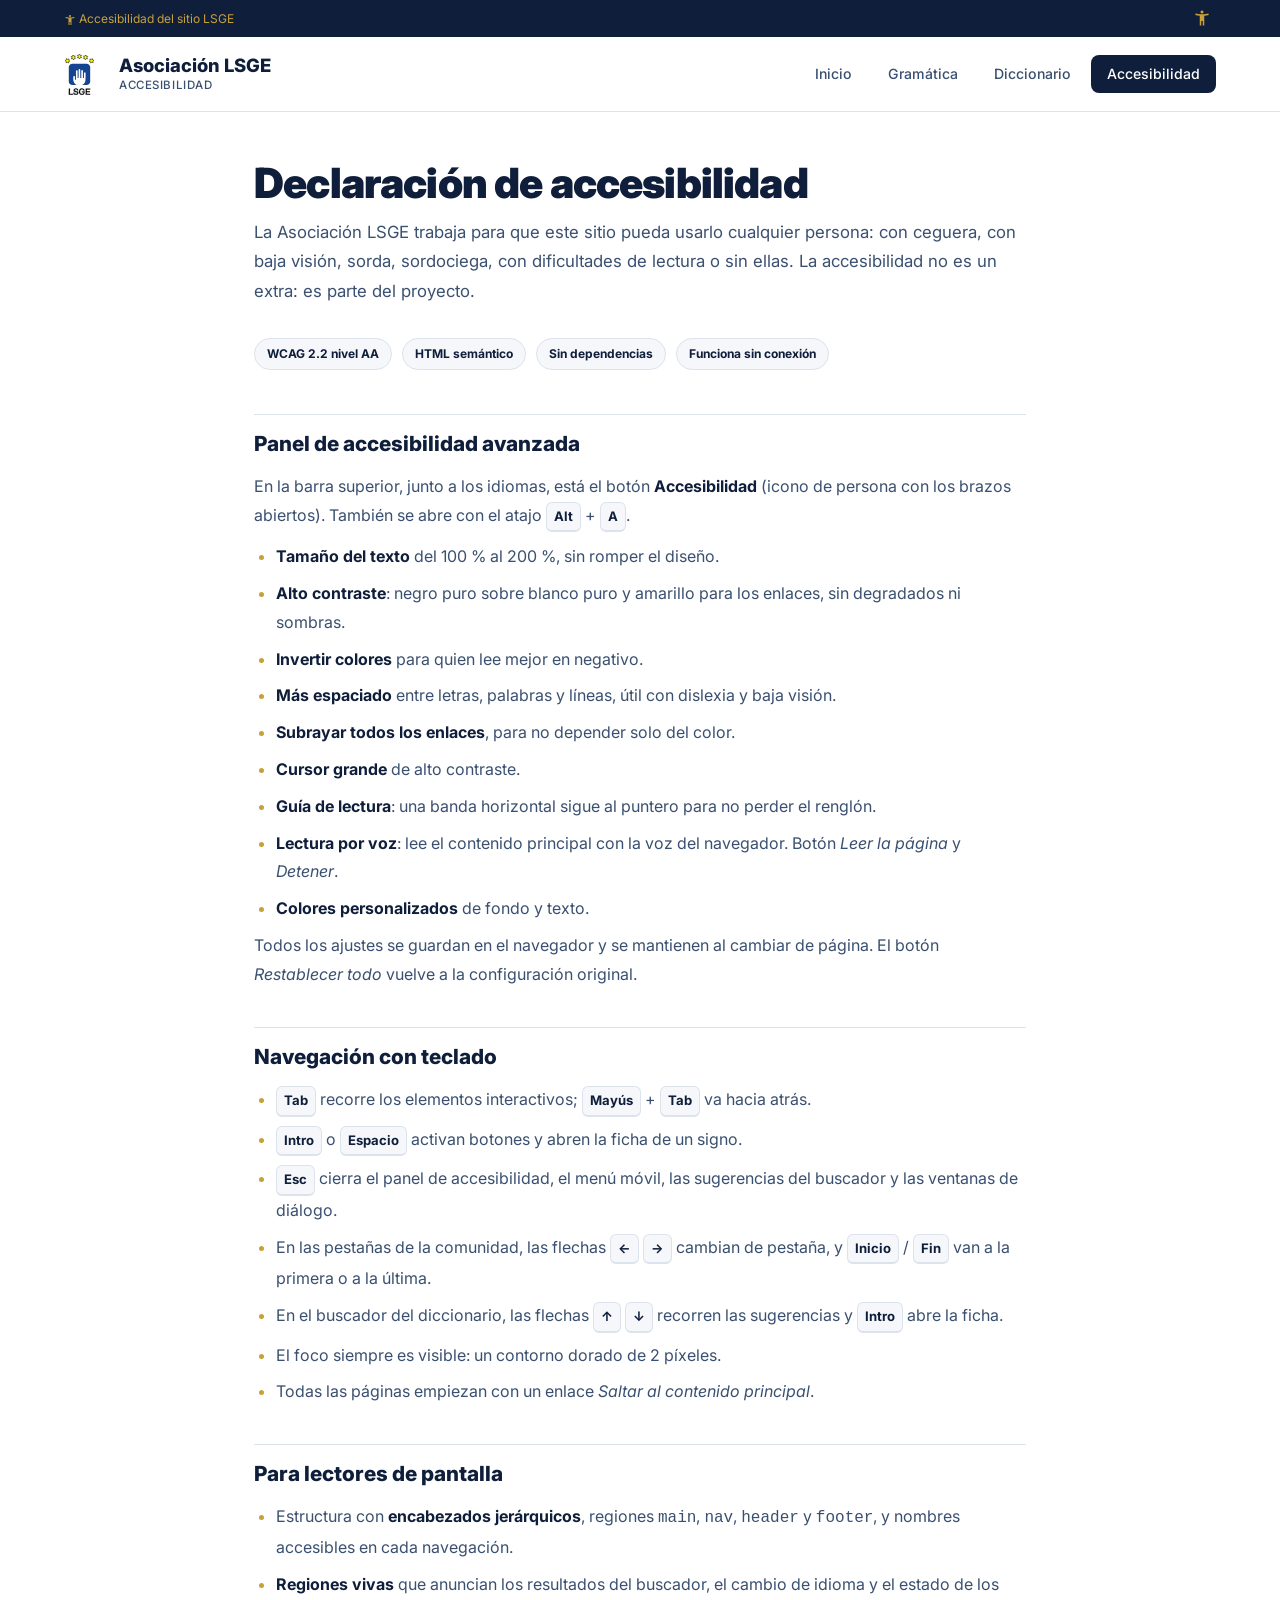
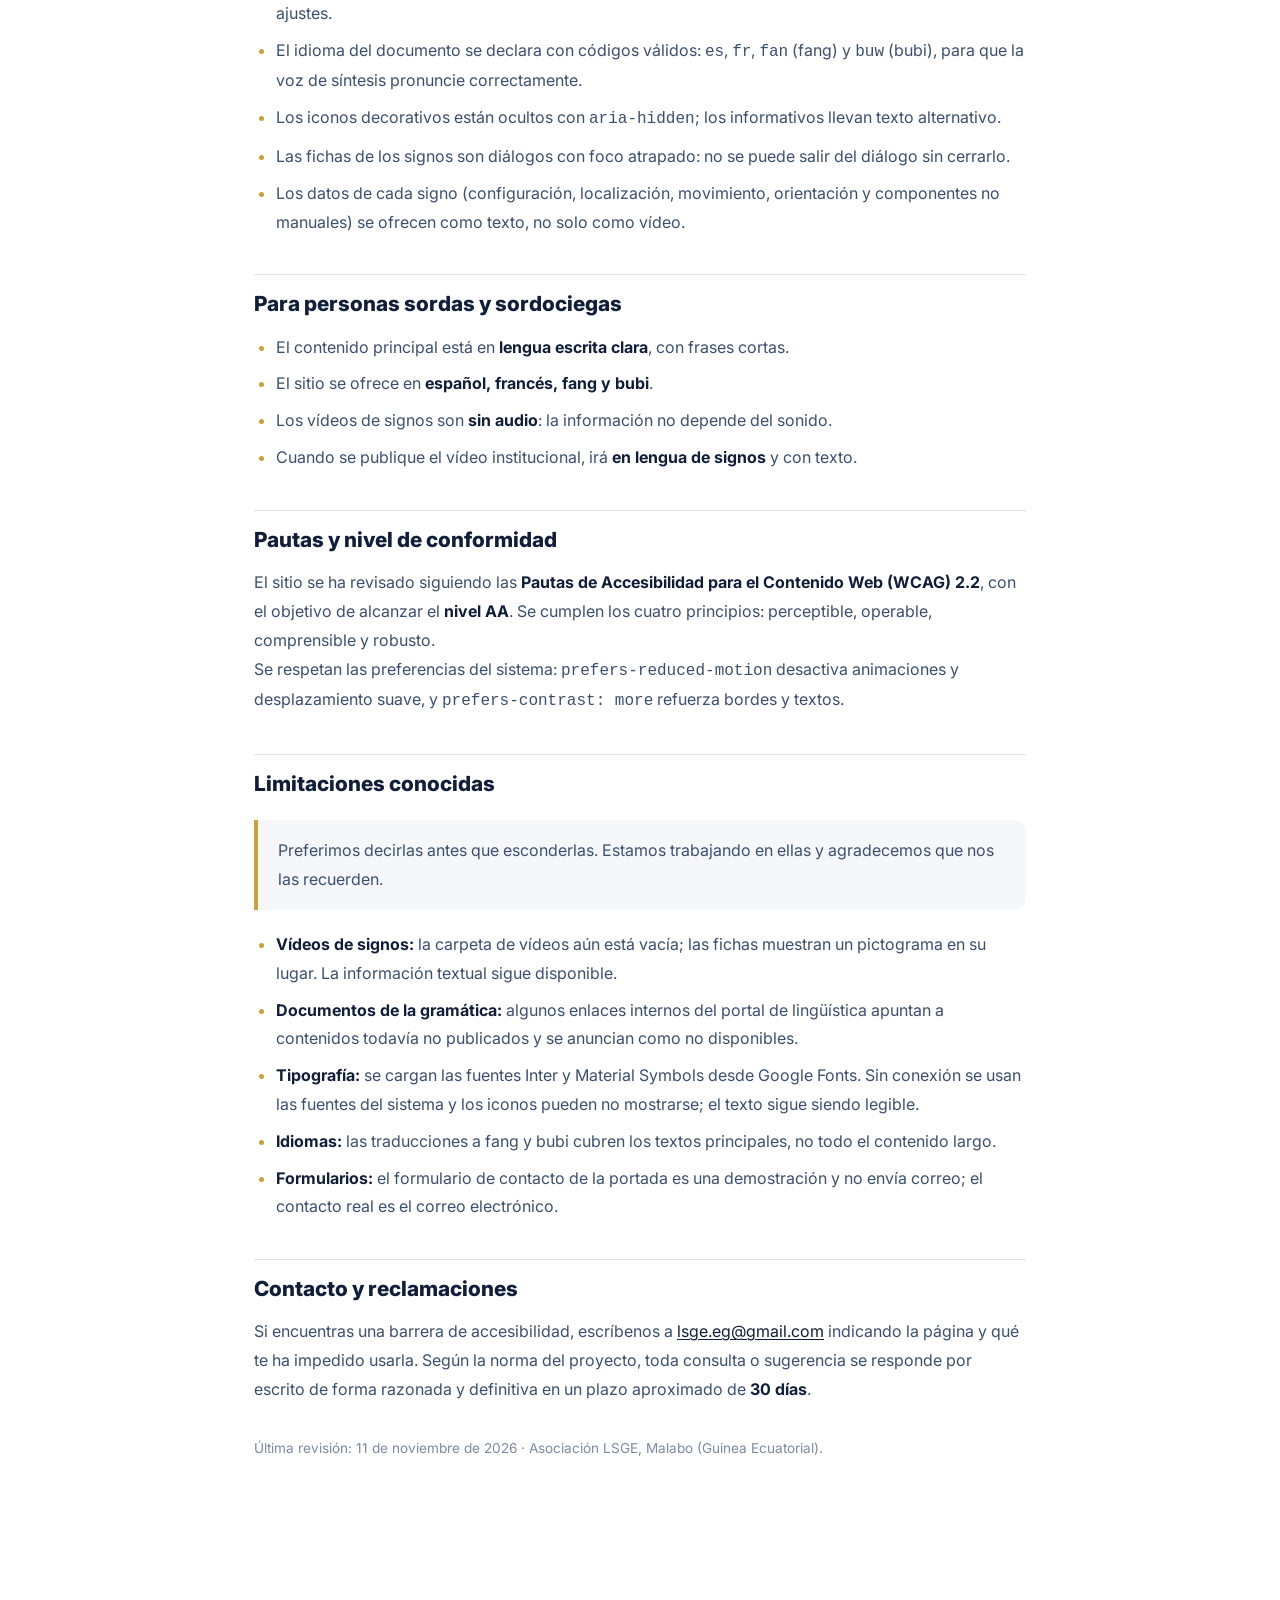
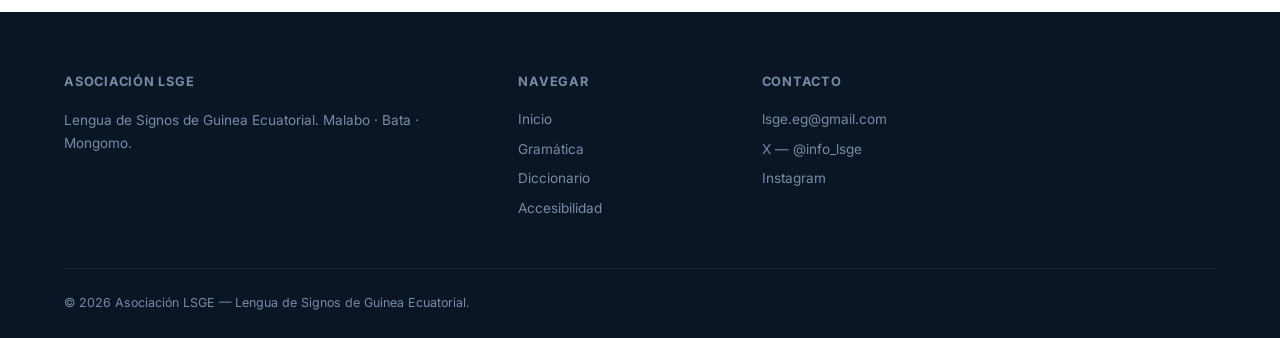
==== accesibilidad/index.html @ 67ebea2a "Accesibilidad avanzada y SEO de entidades: panel para baja visión y lectores de pantalla, declaració" ====
<!DOCTYPE html>
<html lang="es" data-theme="light">
<head>
  <meta charset="UTF-8">
  <meta name="viewport" content="width=device-width, initial-scale=1.0">
  <title>Accesibilidad — Asociación LSGE</title>
  <meta name="description" content="Declaración de accesibilidad del sitio de la Asociación LSGE: medidas para personas ciegas, con baja visión, sordas y sordociegas, nivel WCAG 2.2 AA, panel de accesibilidad avanzada y contacto para reportar barreras.">
  <meta name="robots" content="index, follow, max-image-preview:large">
  <meta name="author" content="Asociación LSGE">
  <link rel="canonical" href="https://info-lsge.github.io/web/accesibilidad/">
  <link rel="llms" type="text/plain" href="https://info-lsge.github.io/web/llms.txt">
  <meta name="geo.region" content="GQ">
  <meta name="geo.placename" content="Malabo, Bata, Mongomo">
  <meta name="geo.position" content="3.7523;8.7742">
  <meta name="ICBM" content="3.7523, 8.7742">
  <meta property="og:site_name" content="LSGE — Lengua de Signos de Guinea Ecuatorial">
  <meta property="og:title" content="Accesibilidad — Asociación LSGE">
  <meta property="og:description" content="Cómo hacemos accesible el sitio de la LSGE para personas ciegas, con baja visión, sordas y sordociegas.">
  <meta property="og:type" content="article">
  <meta property="og:url" content="https://info-lsge.github.io/web/accesibilidad/">
  <meta property="og:locale" content="es_ES">
  <meta property="og:image" content="https://info-lsge.github.io/web/img/og-image.png">
  <meta property="og:image:width" content="1200">
  <meta property="og:image:height" content="630">
  <meta name="twitter:card" content="summary_large_image">
  <meta name="twitter:title" content="Accesibilidad — Asociación LSGE">
  <meta name="twitter:image" content="https://info-lsge.github.io/web/img/og-image.png">
  <script type="application/ld+json">
  {
    "@context": "https://schema.org",
    "@type": "WebPage",
    "name": "Accesibilidad — Asociación LSGE",
    "url": "https://info-lsge.github.io/web/accesibilidad/",
    "inLanguage": "es",
    "about": { "@type": "Thing", "name": "Accesibilidad web" },
    "isPartOf": { "@type": "WebSite", "name": "Asociación LSGE", "url": "https://info-lsge.github.io/web/" },
    "publisher": {
      "@type": "NGO",
      "name": "Asociación LSGE — Lengua de Signos de Guinea Ecuatorial",
      "url": "https://info-lsge.github.io/web/",
      "logo": "https://info-lsge.github.io/web/img/logo-oficial.png"
    }
  }
  </script>
  <link rel="icon" href="../img/favicon.svg" type="image/svg+xml">
  <link rel="alternate icon" href="../img/logo-oficial.png">
  <link rel="apple-touch-icon" href="../img/logo-oficial.png">
  <meta name="theme-color" content="#0f1e3a">
  <link rel="preconnect" href="https://fonts.googleapis.com">
  <link rel="preconnect" href="https://fonts.gstatic.com" crossorigin>
  <link href="https://fonts.googleapis.com/css2?family=Inter:wght@300;400;500;600;700;800;900&display=swap" rel="stylesheet">
  <link href="https://fonts.googleapis.com/css2?family=Material+Symbols+Outlined:opsz,wght,FILL,GRAD@20..48,300..600,0..1,0&display=swap" rel="stylesheet">
  <link rel="stylesheet" href="../css/style.css">
  <link rel="stylesheet" href="../css/subpage.css">
  <style>
    .doc{max-width:820px;margin:0 auto;padding:48px 24px 72px}
    .doc h1{font-size:clamp(1.9rem,4vw,2.6rem);font-weight:900;letter-spacing:-.02em;color:var(--text);margin-bottom:10px;line-height:1.15}
    .doc .lead{font-size:1.05rem;color:var(--text-secondary);line-height:1.75;margin-bottom:32px}
    .doc h2{font-size:1.3rem;font-weight:800;color:var(--text);margin:38px 0 12px;padding-top:12px;border-top:1px solid var(--border)}
    .doc h3{font-size:1.02rem;font-weight:700;color:var(--text);margin:22px 0 8px}
    .doc p,.doc li{color:var(--text-secondary);line-height:1.8}
    .doc ul{padding-left:22px;margin:10px 0 0}
    .doc li{margin-bottom:8px}
    .doc li::marker{color:var(--gold)}
    .doc strong{color:var(--text)}
    .doc a{color:var(--blue);text-decoration:underline;text-underline-offset:2px}
    .doc kbd{display:inline-block;padding:2px 7px;border:1px solid var(--border);border-bottom-width:2px;border-radius:6px;background:var(--bg-alt);color:var(--text);font-family:inherit;font-size:.82em;font-weight:700}
    .doc .badge{display:inline-block;background:var(--bg-alt);border:1px solid var(--border);color:var(--text);border-radius:100px;padding:4px 12px;font-size:.75rem;font-weight:700;margin:0 6px 6px 0}
    .doc .callout{background:var(--bg-alt);border-left:4px solid var(--gold);border-radius:0 12px 12px 0;padding:16px 20px;margin:20px 0}
    .doc .callout p{margin:0}
  </style>
</head>
<body class="subpage" id="app">
  <a href="#main" class="skip-link">Saltar al contenido principal</a>

  <div class="topbar">
    <div class="container topbar__inner">
      <span><span class="material-symbols-outlined" aria-hidden="true" style="font-size:1em;vertical-align:-3px">accessibility_new</span> Accesibilidad del sitio LSGE</span>
      <div class="topbar__tools">
        <div id="a11yMount"></div>
      </div>
    </div>
  </div>

  <header class="site-header">
    <div class="container site-header__inner">
      <a href="../" class="site-header__logo" aria-label="Asociación LSGE — inicio">
        <img src="../img/logo-oficial.svg" alt="" style="height:42px;width:auto;margin-right:12px" onerror="this.src='../img/logo-oficial.png'">
        <div><strong>Asociación LSGE</strong><small>Accesibilidad</small></div>
      </a>
      <nav class="site-nav" aria-label="Navegación principal">
        <a href="../">Inicio</a>
        <a href="../linguistica/">Gramática</a>
        <a href="../diccionario/">Diccionario</a>
        <a href="../accesibilidad/" class="active" aria-current="page">Accesibilidad</a>
      </nav>
    </div>
  </header>

  <main id="main">
    <article class="doc">
      <h1>Declaración de accesibilidad</h1>
      <p class="lead">
        La Asociación LSGE trabaja para que este sitio pueda usarlo cualquier persona:
        con ceguera, con baja visión, sorda, sordociega, con dificultades de lectura o
        sin ellas. La accesibilidad no es un extra: es parte del proyecto.
      </p>

      <p>
        <span class="badge">WCAG 2.2 nivel AA</span>
        <span class="badge">HTML semántico</span>
        <span class="badge">Sin dependencias</span>
        <span class="badge">Funciona sin conexión</span>
      </p>

      <h2>Panel de accesibilidad avanzada</h2>
      <p>
        En la barra superior, junto a los idiomas, está el botón
        <strong>Accesibilidad</strong> (icono de persona con los brazos abiertos).
        También se abre con el atajo <kbd>Alt</kbd> + <kbd>A</kbd>.
      </p>
      <ul>
        <li><strong>Tamaño del texto</strong> del 100 % al 200 %, sin romper el diseño.</li>
        <li><strong>Alto contraste</strong>: negro puro sobre blanco puro y amarillo para los enlaces, sin degradados ni sombras.</li>
        <li><strong>Invertir colores</strong> para quien lee mejor en negativo.</li>
        <li><strong>Más espaciado</strong> entre letras, palabras y líneas, útil con dislexia y baja visión.</li>
        <li><strong>Subrayar todos los enlaces</strong>, para no depender solo del color.</li>
        <li><strong>Cursor grande</strong> de alto contraste.</li>
        <li><strong>Guía de lectura</strong>: una banda horizontal sigue al puntero para no perder el renglón.</li>
        <li><strong>Lectura por voz</strong>: lee el contenido principal con la voz del navegador. Botón <em>Leer la página</em> y <em>Detener</em>.</li>
        <li><strong>Colores personalizados</strong> de fondo y texto.</li>
      </ul>
      <p>
        Todos los ajustes se guardan en el navegador y se mantienen al cambiar de página.
        El botón <em>Restablecer todo</em> vuelve a la configuración original.
      </p>

      <h2>Navegación con teclado</h2>
      <ul>
        <li><kbd>Tab</kbd> recorre los elementos interactivos; <kbd>Mayús</kbd> + <kbd>Tab</kbd> va hacia atrás.</li>
        <li><kbd>Intro</kbd> o <kbd>Espacio</kbd> activan botones y abren la ficha de un signo.</li>
        <li><kbd>Esc</kbd> cierra el panel de accesibilidad, el menú móvil, las sugerencias del buscador y las ventanas de diálogo.</li>
        <li>En las pestañas de la comunidad, las flechas <kbd>←</kbd> <kbd>→</kbd> cambian de pestaña, y <kbd>Inicio</kbd> / <kbd>Fin</kbd> van a la primera o a la última.</li>
        <li>En el buscador del diccionario, las flechas <kbd>↑</kbd> <kbd>↓</kbd> recorren las sugerencias y <kbd>Intro</kbd> abre la ficha.</li>
        <li>El foco siempre es visible: un contorno dorado de 2 píxeles.</li>
        <li>Todas las páginas empiezan con un enlace <em>Saltar al contenido principal</em>.</li>
      </ul>

      <h2>Para lectores de pantalla</h2>
      <ul>
        <li>Estructura con <strong>encabezados jerárquicos</strong>, regiones <code>main</code>, <code>nav</code>, <code>header</code> y <code>footer</code>, y nombres accesibles en cada navegación.</li>
        <li><strong>Regiones vivas</strong> que anuncian los resultados del buscador, el cambio de idioma y el estado de los ajustes.</li>
        <li>El idioma del documento se declara con códigos válidos: <code>es</code>, <code>fr</code>, <code>fan</code> (fang) y <code>buw</code> (bubi), para que la voz de síntesis pronuncie correctamente.</li>
        <li>Los iconos decorativos están ocultos con <code>aria-hidden</code>; los informativos llevan texto alternativo.</li>
        <li>Las fichas de los signos son diálogos con foco atrapado: no se puede salir del diálogo sin cerrarlo.</li>
        <li>Los datos de cada signo (configuración, localización, movimiento, orientación y componentes no manuales) se ofrecen como texto, no solo como vídeo.</li>
      </ul>

      <h2>Para personas sordas y sordociegas</h2>
      <ul>
        <li>El contenido principal está en <strong>lengua escrita clara</strong>, con frases cortas.</li>
        <li>El sitio se ofrece en <strong>español, francés, fang y bubi</strong>.</li>
        <li>Los vídeos de signos son <strong>sin audio</strong>: la información no depende del sonido.</li>
        <li>Cuando se publique el vídeo institucional, irá <strong>en lengua de signos</strong> y con texto.</li>
      </ul>

      <h2>Pautas y nivel de conformidad</h2>
      <p>
        El sitio se ha revisado siguiendo las <strong>Pautas de Accesibilidad para el
        Contenido Web (WCAG) 2.2</strong>, con el objetivo de alcanzar el
        <strong>nivel AA</strong>. Se cumplen los cuatro principios: perceptible,
        operable, comprensible y robusto.
      </p>
      <p>
        Se respetan las preferencias del sistema: <code>prefers-reduced-motion</code>
        desactiva animaciones y desplazamiento suave, y <code>prefers-contrast: more</code>
        refuerza bordes y textos.
      </p>

      <h2>Limitaciones conocidas</h2>
      <div class="callout">
        <p>
          Preferimos decirlas antes que esconderlas. Estamos trabajando en ellas y
          agradecemos que nos las recuerden.
        </p>
      </div>
      <ul>
        <li><strong>Vídeos de signos:</strong> la carpeta de vídeos aún está vacía; las fichas muestran un pictograma en su lugar. La información textual sigue disponible.</li>
        <li><strong>Documentos de la gramática:</strong> algunos enlaces internos del portal de lingüística apuntan a contenidos todavía no publicados y se anuncian como no disponibles.</li>
        <li><strong>Tipografía:</strong> se cargan las fuentes Inter y Material Symbols desde Google Fonts. Sin conexión se usan las fuentes del sistema y los iconos pueden no mostrarse; el texto sigue siendo legible.</li>
        <li><strong>Idiomas:</strong> las traducciones a fang y bubi cubren los textos principales, no todo el contenido largo.</li>
        <li><strong>Formularios:</strong> el formulario de contacto de la portada es una demostración y no envía correo; el contacto real es el correo electrónico.</li>
      </ul>

      <h2>Contacto y reclamaciones</h2>
      <p>
        Si encuentras una barrera de accesibilidad, escríbenos a
        <a href="mailto:lsge.eg@gmail.com">lsge.eg@gmail.com</a> indicando la página y
        qué te ha impedido usarla. Según la norma del proyecto, toda consulta o
        sugerencia se responde por escrito de forma razonada y definitiva en un plazo
        aproximado de <strong>30 días</strong>.
      </p>

      <p style="margin-top:32px;font-size:.85rem;color:var(--text-muted)">
        Última revisión: 11 de noviembre de 2026 · Asociación LSGE, Malabo (Guinea Ecuatorial).
      </p>
    </article>
  </main>

  <footer class="site-footer">
    <div class="container">
      <div class="site-footer__grid">
        <div>
          <h4>Asociación LSGE</h4>
          <p style="font-size:.85rem;color:var(--footer-muted);line-height:1.7">Lengua de Signos de Guinea Ecuatorial. Malabo · Bata · Mongomo.</p>
        </div>
        <div>
          <h4>Navegar</h4>
          <a href="../">Inicio</a>
          <a href="../linguistica/">Gramática</a>
          <a href="../diccionario/">Diccionario</a>
          <a href="../accesibilidad/">Accesibilidad</a>
        </div>
        <div>
          <h4>Contacto</h4>
          <a href="mailto:lsge.eg@gmail.com">lsge.eg@gmail.com</a>
          <a href="https://x.com/info_lsge" rel="me noopener">X — @info_lsge</a>
          <a href="https://www.instagram.com/lsge.info/" rel="me noopener">Instagram</a>
        </div>
      </div>
      <div style="border-top:1px solid rgba(255,255,255,.08);margin-top:40px;padding-top:24px">
        <p style="font-size:.78rem;color:var(--footer-muted)">&copy; 2026 Asociación LSGE — Lengua de Signos de Guinea Ecuatorial.</p>
      </div>
    </div>
  </footer>

  <script src="../js/a11y-menu.js"></script>
</body>
</html>
---- css/style.css ----
/* === RESET & BASE === */
*,*::before,*::after{box-sizing:border-box;margin:0;padding:0}
html{scroll-behavior:smooth;font-size:16px;-webkit-font-smoothing:antialiased}
body{font-family:'Inter',-apple-system,BlinkMacSystemFont,'Segoe UI',Roboto,sans-serif;line-height:1.6;overflow-x:hidden;transition:background .3s,color .3s}
img{max-width:100%;display:block}
a{text-decoration:none;color:inherit}

/* === GOOGLE MATERIAL SYMBOLS (icon font) === */
.material-symbols-outlined{
  font-family:'Material Symbols Outlined';
  font-weight:normal;font-style:normal;
  display:inline-block;line-height:1;
  white-space:nowrap;word-wrap:normal;direction:ltr;
  -webkit-font-smoothing:antialiased;
  vertical-align:middle;
  font-variation-settings:'FILL' 0,'wght' 400,'GRAD' 0,'opsz' 24;
}

.sr-only{position:absolute;width:1px;height:1px;padding:0;margin:-1px;overflow:hidden;clip:rect(0,0,0,0);white-space:nowrap;border:0}

/* === ACCESSIBILITY: SKIP LINK & FOCUS === */
.skip-link{position:fixed;top:-100px;left:16px;z-index:2000;background:var(--navy);color:#fff;padding:12px 20px;border-radius:8px;font-weight:600;font-size:.9rem;transition:top .2s}
.skip-link:focus{top:16px}
:focus-visible{outline:2px solid var(--gold);outline-offset:2px}

@media (prefers-reduced-motion:reduce){
  *,*::before,*::after{animation-duration:.001ms!important;animation-iteration-count:1!important;transition-duration:.001ms!important;scroll-behavior:auto!important}
}

/* === THEMES === */
[data-theme="light"]{
  --bg:#fff;--bg-alt:#f5f7fa;--bg-card:#fff;--bg-elevated:#fff;
  --text:#0f1e3a;--text-secondary:#3a5070;--text-muted:#7b8ba3;
  --border:#dce3ed;--border-hover:#1a3356;
  --navy:#0f1e3a;--navy-light:#1a3356;--navy-dark:#0a1526;
  --gold:#c8a13b;--gold-light:#f5eeda;--gold-bright:#dab655;
  --blue:#0f1e3a;--blue-light:#e8edf4;--blue-dark:#0a1526;
  --teal:#1a3d54;--teal-light:#e3ebf2;
  --indigo:#162744;--indigo-light:#e9edf3;
  --nav-bg:rgba(255,255,255,.94);--nav-shadow:0 1px 3px rgba(15,30,58,.06);
  --hero-bg:linear-gradient(135deg,#f5f7fa 0%,#e8edf4 50%,#f5eeda 100%);
  --card-shadow:0 1px 2px rgba(15,30,58,.05),0 4px 12px rgba(15,30,58,.08);
  --card-shadow-lg:0 4px 6px rgba(15,30,58,.04),0 12px 32px rgba(15,30,58,.1);
  --input-bg:#fff;--input-border:#dce3ed;
  --toolbar-bg:#0f1e3a;--toolbar-text:#c8a13b;
  --footer-bg:#0a1526;--footer-text:#fff;--footer-muted:#7b8ba3;
  --impact-bg:linear-gradient(135deg,#0f1e3a 0%,#162744 100%);
  --tab-bg:#e8edf4;--tab-active:#0f1e3a;--tab-text:#3a5070;
}

[data-theme="dark"]{
  --bg:#0d1117;--bg-alt:#161b22;--bg-card:#21262d;--bg-elevated:#30363d;
  --text:#e6edf3;--text-secondary:#8b949e;--text-muted:#484f58;
  --border:#30363d;--border-hover:#58a6ff;
  --blue:#58a6ff;--blue-light:rgba(88,166,255,.12);--blue-dark:#1f6feb;
  --teal:#3fb950;--teal-light:rgba(63,185,80,.12);
  --indigo:#a5d6ff;--indigo-light:rgba(165,214,255,.12);
  --nav-bg:rgba(13,17,23,.92);--nav-shadow:0 1px 3px rgba(0,0,0,.3);
  --hero-bg:linear-gradient(135deg,#0d1117 0%,#161b22 50%,#1a2332 100%);
  --card-shadow:0 1px 2px rgba(0,0,0,.2),0 4px 12px rgba(0,0,0,.3);
  --card-shadow-lg:0 4px 6px rgba(0,0,0,.3),0 12px 32px rgba(0,0,0,.4);
  --input-bg:#0d1117;--input-border:#30363d;
  --toolbar-bg:#161b22;--toolbar-text:#8b949e;
  --footer-bg:#0d1117;--footer-text:#e6edf3;--footer-muted:#484f58;
  --impact-bg:linear-gradient(135deg,#1f6feb 0%,#1a2332 100%);
  --tab-bg:#21262d;--tab-active:#58a6ff;--tab-text:#8b949e;
}

[data-theme="blue"]{
  --bg:#f0f6ff;--bg-alt:#e3edf9;--bg-card:#fff;--bg-elevated:#fff;
  --text:#0a2a4a;--text-secondary:#2d5a8e;--text-muted:#6b8db5;
  --border:#c5d8ed;--border-hover:#0a67c7;
  --blue:#0a67c7;--blue-light:#dceeff;--blue-dark:#084a91;
  --teal:#06706a;--teal-light:#daf5f3;
  --indigo:#1e40af;--indigo-light:#e0e7ff;
  --nav-bg:rgba(240,246,255,.94);--nav-shadow:0 1px 3px rgba(10,42,74,.08);
  --hero-bg:linear-gradient(135deg,#f0f6ff 0%,#dceeff 50%,#daf5f3 100%);
  --card-shadow:0 1px 2px rgba(10,42,74,.06),0 4px 12px rgba(10,42,74,.1);
  --card-shadow-lg:0 4px 6px rgba(10,42,74,.05),0 12px 32px rgba(10,42,74,.12);
  --input-bg:#fff;--input-border:#c5d8ed;
  --toolbar-bg:#e3edf9;--toolbar-text:#2d5a8e;
  --footer-bg:#0a2a4a;--footer-text:#fff;--footer-muted:#6b8db5;
  --impact-bg:linear-gradient(135deg,#0a67c7 0%,#1e40af 100%);
  --tab-bg:#e3edf9;--tab-active:#0a67c7;--tab-text:#2d5a8e;
}

[data-theme="custom"]{
  --bg:var(--custom-bg,#fff);--text:var(--custom-text,#0f1e3a);
  --bg-alt:color-mix(in srgb,var(--bg) 92%,var(--text) 8%);
  --bg-card:color-mix(in srgb,var(--bg) 97%,var(--text) 3%);--bg-elevated:var(--bg-card);
  --text-secondary:color-mix(in srgb,var(--text) 78%,var(--bg) 22%);
  --text-muted:color-mix(in srgb,var(--text) 55%,var(--bg) 45%);
  --border:color-mix(in srgb,var(--bg) 80%,var(--text) 20%);--border-hover:var(--text);
  --navy:var(--text);--navy-light:color-mix(in srgb,var(--text) 85%,var(--bg) 15%);--navy-dark:var(--text);
  --gold:#c8a13b;--gold-light:color-mix(in srgb,var(--gold) 25%,var(--bg) 75%);--gold-bright:#dab655;
  --blue:var(--text);--blue-light:color-mix(in srgb,var(--bg) 88%,var(--text) 12%);--blue-dark:var(--text);
  --teal:var(--text);--teal-light:color-mix(in srgb,var(--bg) 88%,var(--text) 12%);
  --indigo:var(--text);--indigo-light:color-mix(in srgb,var(--bg) 88%,var(--text) 12%);
  --nav-bg:color-mix(in srgb,var(--bg) 94%,transparent);--nav-shadow:0 1px 3px rgba(0,0,0,.1);
  --hero-bg:var(--bg-alt);
  --card-shadow:0 1px 2px rgba(0,0,0,.08),0 4px 12px rgba(0,0,0,.1);
  --card-shadow-lg:0 4px 6px rgba(0,0,0,.08),0 12px 32px rgba(0,0,0,.14);
  --input-bg:var(--bg);--input-border:var(--border);
  --toolbar-bg:var(--bg-alt);--toolbar-text:var(--text);
  --footer-bg:color-mix(in srgb,var(--text) 92%,var(--bg) 8%);--footer-text:var(--bg);--footer-muted:color-mix(in srgb,var(--bg) 55%,var(--text) 45%);
  --impact-bg:var(--navy-light);
  --tab-bg:var(--bg-alt);--tab-active:var(--text);--tab-text:var(--text-secondary);
}

[data-theme="gray"]{
  --bg:#f5f5f5;--bg-alt:#eee;--bg-card:#fff;--bg-elevated:#fff;
  --text:#262626;--text-secondary:#595959;--text-muted:#999;
  --border:#d9d9d9;--border-hover:#434343;
  --blue:#434343;--blue-light:#e8e8e8;--blue-dark:#262626;
  --teal:#595959;--teal-light:#e8e8e8;
  --indigo:#434343;--indigo-light:#eee;
  --nav-bg:rgba(245,245,245,.94);--nav-shadow:0 1px 3px rgba(0,0,0,.04);
  --hero-bg:linear-gradient(135deg,#f5f5f5 0%,#eee 50%,#e8e8e8 100%);
  --card-shadow:0 1px 2px rgba(0,0,0,.04),0 4px 12px rgba(0,0,0,.06);
  --card-shadow-lg:0 4px 6px rgba(0,0,0,.03),0 12px 32px rgba(0,0,0,.08);
  --input-bg:#fff;--input-border:#d9d9d9;
  --toolbar-bg:#eee;--toolbar-text:#595959;
  --footer-bg:#262626;--footer-text:#fff;--footer-muted:#999;
  --impact-bg:linear-gradient(135deg,#434343 0%,#262626 100%);
  --tab-bg:#eee;--tab-active:#434343;--tab-text:#595959;
}

/* === TOOLBAR === */
.toolbar{background:var(--toolbar-bg);backdrop-filter:blur(10px);-webkit-backdrop-filter:blur(10px);border-bottom:1px solid var(--border);font-size:.8rem;position:fixed;top:0;left:0;right:0;z-index:1001;transition:background .3s}
.toolbar__inner{display:flex;justify-content:space-between;align-items:center;padding:6px 24px}
.toolbar__right{display:flex;align-items:center;gap:10px}
.toolbar__brand{display:flex;align-items:center;gap:6px;font-size:.72rem;font-weight:600;color:var(--gold);text-decoration:none}
.toolbar__logo{height:18px;width:auto}
.toolbar__lang,.toolbar__theme{display:flex;gap:2px}
.lang-btn{background:none;border:1px solid transparent;padding:5px 10px;border-radius:6px;cursor:pointer;font-size:.75rem;font-weight:600;color:var(--toolbar-text);transition:all .2s;font-family:'Inter',sans-serif}
.lang-btn:hover{background:var(--bg-card);border-color:var(--border)}
.lang-btn.active{background:var(--blue);color:#fff;border-color:var(--blue)}

/* === ACCESSIBILITY WIDGET (baja visión, ceguera, lectura) === */
.a11y-widget{position:relative;display:inline-flex}
.a11y-toggle{display:flex;align-items:center;justify-content:center;width:28px;height:28px;background:none;border:1px solid transparent;border-radius:6px;color:var(--toolbar-text);cursor:pointer;transition:all .2s}
.a11y-toggle .material-symbols-outlined{font-size:18px}
.a11y-toggle:hover,.a11y-toggle[aria-expanded="true"]{background:var(--bg-card);border-color:var(--border)}
.a11y-panel{position:absolute;top:calc(100% + 8px);right:0;width:290px;max-height:min(78vh,640px);overflow-y:auto;background:var(--bg-card);border:1px solid var(--border);border-radius:14px;box-shadow:0 12px 40px rgba(0,0,0,.28);padding:18px;z-index:1300;display:flex;flex-direction:column;gap:14px}
.a11y-panel[hidden]{display:none}
.a11y-panel__head{display:flex;align-items:center;justify-content:space-between}
.a11y-panel__title{font-size:.95rem;font-weight:800;color:var(--text);letter-spacing:-.01em}
.a11y-panel__close{display:flex;align-items:center;justify-content:center;width:28px;height:28px;background:none;border:1px solid var(--border);border-radius:8px;color:var(--text-secondary);cursor:pointer}
.a11y-panel__close:hover{color:var(--gold);border-color:var(--gold)}
.a11y-panel__close .material-symbols-outlined{font-size:16px}
.a11y-panel__hint{font-size:.72rem;line-height:1.45;color:var(--text-muted);margin-top:-6px}
.a11y-group{border:0;border-top:1px solid var(--border);padding-top:12px;display:flex;flex-direction:column;gap:9px}
.a11y-group legend{font-size:.7rem;font-weight:700;letter-spacing:.08em;text-transform:uppercase;color:var(--text-muted);padding:0 4px}
.a11y-range{display:flex;justify-content:space-between;align-items:baseline;font-size:.78rem;font-weight:600;color:var(--text);cursor:pointer}
.a11y-range output{font-variant-numeric:tabular-nums;color:var(--gold)}
.a11y-panel input[type="range"]{width:100%;accent-color:var(--gold);cursor:pointer}
.a11y-switch{display:flex;align-items:center;gap:9px;font-size:.79rem;color:var(--text);cursor:pointer;line-height:1.35}
.a11y-switch input{width:17px;height:17px;accent-color:var(--gold);flex:0 0 auto;cursor:pointer}
.a11y-btn{display:inline-flex;align-items:center;justify-content:center;gap:6px;width:100%;padding:8px 10px;background:var(--bg);border:1px solid var(--border);border-radius:9px;font-size:.78rem;font-weight:600;color:var(--text);cursor:pointer;font-family:inherit;transition:all .2s}
.a11y-btn:hover{border-color:var(--gold);color:var(--gold)}
.a11y-btn[aria-pressed="true"]{background:var(--gold);border-color:var(--gold);color:#1a1300}
.a11y-btn--primary{background:var(--blue);border-color:var(--blue);color:#fff}
.a11y-btn--primary:hover{background:var(--blue-dark,#0b2f5c);color:#fff}
.a11y-btn .material-symbols-outlined{font-size:17px}
.a11y-colors{display:grid;grid-template-columns:1fr auto;align-items:center;gap:8px 10px;font-size:.78rem;color:var(--text)}
.a11y-colors input[type="color"]{width:52px;height:32px;border:1px solid var(--border);border-radius:8px;padding:2px;cursor:pointer;background:var(--bg)}
.a11y-panel__reset{display:inline-flex;align-items:center;justify-content:center;gap:6px;background:none;border:1px solid var(--border);border-radius:100px;padding:7px 16px;font-size:.78rem;font-weight:600;color:var(--text-secondary);cursor:pointer;font-family:inherit;transition:all .2s}
.a11y-panel__reset:hover{border-color:var(--gold);color:var(--gold)}
.a11y-panel__reset .material-symbols-outlined{font-size:16px}
.a11y-panel__link{font-size:.75rem;font-weight:600;color:var(--blue);text-align:center;text-decoration:underline}

/* === MODOS DE ACCESIBILIDAD === */
/* Alto contraste: negro puro sobre blanco puro, sin degradados ni sombras */
html.a11y-contrast{
  --bg:#000!important;--bg-alt:#000!important;--bg-card:#000!important;--bg-elevated:#000!important;
  --text:#fff!important;--text-secondary:#fff!important;--text-muted:#f2f2f2!important;
  --border:#fff!important;--border-hover:#ffd700!important;
  --navy:#000!important;--navy-light:#000!important;--navy-dark:#000!important;
  --blue:#000!important;--blue-light:#000!important;--blue-dark:#000!important;
  --teal:#000!important;--teal-light:#000!important;
  --gold:#ffd700!important;--gold-light:#000!important;--gold-bright:#ffd700!important;
  --indigo:#000!important;--indigo-light:#000!important;
  --hero-bg:#000!important;--impact-bg:#000!important;
  --nav-bg:#000!important;--toolbar-bg:#000!important;--toolbar-text:#fff!important;
  --footer-bg:#000!important;--footer-text:#fff!important;--footer-muted:#fff!important;
  --input-bg:#000!important;--input-border:#fff!important;
  --tab-bg:#000!important;--tab-active:#ffd700!important;--tab-text:#fff!important;
}
html.a11y-contrast body,
html.a11y-contrast section,
html.a11y-contrast header,
html.a11y-contrast footer,
html.a11y-contrast nav,
html.a11y-contrast .hero,
html.a11y-contrast .hero__bg{background-image:none!important}
html.a11y-contrast *,
html.a11y-contrast *::before,
html.a11y-contrast *::after{text-shadow:none!important;box-shadow:none!important;backdrop-filter:none!important}
html.a11y-contrast a{color:#ffd700!important;text-decoration:underline!important}
html.a11y-contrast .lang-btn.active,
html.a11y-contrast .cat-btn.active,
html.a11y-contrast .a11y-btn--primary{background:#ffd700!important;color:#000!important;border-color:#ffd700!important}
html.a11y-contrast img[alt=""],
html.a11y-contrast .hero__dot{display:none!important}

/* Inversión de colores (respeta imágenes y vídeo) */
html.a11y-invert{filter:invert(1) hue-rotate(180deg)}
html.a11y-invert img,
html.a11y-invert video,
html.a11y-invert .a11y-toggle .material-symbols-outlined{filter:invert(1) hue-rotate(180deg)}

/* Espaciado ampliado para dislexia y baja visión */
html.a11y-readable body{letter-spacing:.045em;word-spacing:.16em;line-height:1.95}
html.a11y-readable p,
html.a11y-readable li,
html.a11y-readable .signo-card__def{line-height:2!important}

/* Enlaces siempre subrayados */
html.a11y-links a{text-decoration:underline!important;text-underline-offset:2px}

/* Cursor grande de alto contraste */
html.a11y-bigcursor,
html.a11y-bigcursor *{cursor:url("data:image/svg+xml;utf8,<svg xmlns='http://www.w3.org/2000/svg' width='48' height='48' viewBox='0 0 48 48'><path d='M9 4 L9 39 L18 30 L25 46 L32 43 L25 27 L38 27 Z' fill='%23000' stroke='%23fff' stroke-width='2.5' stroke-linejoin='round'/></svg>") 9 4, auto!important}

/* Guía de lectura */
.a11y-reading-guide{position:fixed;left:0;right:0;top:0;height:60px;background:rgba(255,215,0,.22);border-top:2px solid rgba(255,215,0,.85);border-bottom:2px solid rgba(255,215,0,.85);pointer-events:none;z-index:9999;display:none}
html.a11y-guide .a11y-reading-guide{display:block}

/* === NAV === */
.nav{position:fixed;top:34px;left:0;right:0;z-index:1000;transition:all .3s;padding:12px 0}
.nav.scrolled{background:var(--nav-bg);backdrop-filter:blur(12px);-webkit-backdrop-filter:blur(12px);box-shadow:var(--nav-shadow)}
.nav__container{max-width:1200px;margin:0 auto;padding:0 24px;display:flex;align-items:center;justify-content:space-between}
.nav__logo{display:flex;align-items:center;gap:10px;font-size:1.25rem;font-weight:700;color:var(--text)}
.nav__logo-img{height:36px;width:auto}
.nav__logo-icon{font-size:1.5rem}
.nav__links{display:flex;gap:28px}
.nav__links a{font-size:.88rem;font-weight:500;color:var(--text-secondary);transition:color .2s;position:relative}
.nav__links a::after{content:'';position:absolute;bottom:-4px;left:0;width:0;height:2px;background:var(--gold);transition:width .2s;border-radius:1px}
.nav__links a:hover{color:var(--gold)}
.nav__links a:hover::after{width:100%}
.nav__toggle{display:none;flex-direction:column;gap:5px;background:none;border:none;cursor:pointer;padding:4px}
.nav__toggle span{display:block;width:24px;height:2px;background:var(--text);border-radius:1px;transition:all .3s}

/* === HERO === */
.hero{min-height:100vh;display:flex;align-items:center;position:relative;overflow:hidden;background:var(--hero-bg);padding-top:80px;transition:background .5s}
.hero__bg{position:absolute;inset:0;pointer-events:none}
.hero__dot{position:absolute;border-radius:50%;opacity:.12}
.hero__dot--1{width:500px;height:500px;background:var(--navy);top:-150px;right:-100px;animation:float 10s ease-in-out infinite}
.hero__dot--2{width:300px;height:300px;background:linear-gradient(135deg,var(--gold),var(--gold-bright));bottom:100px;left:-80px;opacity:.08;animation:float 14s ease-in-out infinite}
.hero__dot--3{width:180px;height:180px;background:var(--navy);top:35%;right:10%;animation:float 12s ease-in-out infinite .5s}
.hero__dot--4{width:120px;height:120px;background:var(--gold);bottom:20%;left:35%;opacity:.1;animation:float 8s ease-in-out infinite 1s}
.hero__dot--5{width:70px;height:70px;background:var(--navy-light);top:25%;left:15%;animation:float 9s ease-in-out infinite 1.5s}
@keyframes float{0%,100%{transform:translateY(0) rotate(0)}33%{transform:translateY(-25px) rotate(3deg)}66%{transform:translateY(12px) rotate(-2deg)}}
.hero__content{position:relative;z-index:1;max-width:1200px;margin:0 auto;padding:0 24px;width:100%}
.hero__kicker{font-size:.82rem;font-weight:600;text-transform:uppercase;letter-spacing:.1em;color:var(--gold);margin-bottom:20px}
.hero__title{font-size:clamp(2.5rem,6vw,4.5rem);font-weight:900;line-height:1.05;letter-spacing:-.03em;color:var(--text);margin-bottom:24px;transition:color .3s}
.hero__subtitle{font-size:1.2rem;color:var(--text-secondary);max-width:600px;line-height:1.6;margin-bottom:40px;transition:color .3s}
.hero__actions{display:flex;gap:16px;flex-wrap:wrap}
.hero__scroll{position:absolute;bottom:40px;left:50%;transform:translateX(-50%);animation:bounce 2s infinite}
.hero__scroll span{display:block;width:24px;height:24px;border-right:2px solid var(--text-muted);border-bottom:2px solid var(--text-muted);transform:rotate(45deg)}
@keyframes bounce{0%,100%{transform:translateX(-50%) translateY(0)}50%{transform:translateX(-50%) translateY(8px)}}

/* === BUTTONS === */
.btn{display:inline-flex;align-items:center;gap:8px;padding:14px 32px;border-radius:100px;font-size:.9rem;font-weight:600;transition:all .25s cubic-bezier(.4,0,.2,1);cursor:pointer;border:none}
.btn--primary{background:var(--gold);color:var(--navy-dark);font-weight:700}
.btn--primary:hover{background:var(--gold-bright);box-shadow:0 4px 16px rgba(200,161,59,.4);transform:translateY(-1px)}
.btn--outline{border:2px solid var(--gold);color:var(--navy-dark);background:transparent;font-weight:600}
.btn--outline:hover{border-color:var(--gold-bright);color:var(--navy-dark);background:var(--gold-light)}
.btn--full{width:100%;justify-content:center}
.btn--video{background:transparent;color:var(--text);border:1px solid var(--border);font-family:inherit}
.btn--video:hover{border-color:var(--gold);color:var(--gold);background:var(--gold-light)}
.btn--video .material-symbols-outlined{font-size:1.2rem}

.nav__video-btn{display:inline-flex;align-items:center;gap:6px;background:none;border:none;font-family:inherit;font-size:.88rem;font-weight:500;color:var(--text-secondary);cursor:pointer;padding:0;transition:color .2s}
.nav__video-btn:hover{color:var(--gold)}
.nav__video-btn .material-symbols-outlined{font-size:1.15rem}

.form__status{font-size:.85rem;font-weight:600;color:var(--gold);min-height:1.2em}

/* === SECTIONS === */
.container{max-width:1200px;margin:0 auto;padding:0 24px}
.section-header{text-align:center;margin-bottom:64px}
.section-header__tag{display:inline-block;font-size:.78rem;font-weight:600;text-transform:uppercase;letter-spacing:.08em;color:var(--gold);background:var(--gold-light);padding:6px 16px;border-radius:100px;margin-bottom:16px}
.section-header__title{font-size:2.5rem;font-weight:800;line-height:1.2;letter-spacing:-.02em;color:var(--text);margin-bottom:16px;transition:color .3s}
.section-header__desc{font-size:1.05rem;color:var(--text-secondary);max-width:680px;margin:0 auto;line-height:1.7;transition:color .3s}

/* === PORTALES === */
.portales{padding:0 0 120px;background:var(--bg);transition:background .3s;margin-top:-60px;position:relative;z-index:2}
.portales__grid{display:grid;grid-template-columns:1fr 1fr;gap:24px}
.portal{display:block;border-radius:18px;overflow:hidden;transition:all .35s cubic-bezier(.4,0,.2,1);position:relative}
.portal__inner{display:flex;align-items:flex-start;gap:24px;padding:36px 32px}
.portal--ling{background:linear-gradient(135deg,var(--navy),var(--navy-light));color:#fff}
.portal--dic{background:linear-gradient(135deg,var(--gold),var(--gold-bright));color:var(--navy-dark)}
.portal:hover{transform:translateY(-4px);box-shadow:var(--card-shadow-lg)}
.portal__icon{font-size:3rem;flex-shrink:0;width:72px;height:72px;display:flex;align-items:center;justify-content:center;background:rgba(255,255,255,.12);border-radius:16px}
.portal--dic .portal__icon{background:rgba(15,30,58,.08)}
.portal__content{flex:1}
.portal__tag{display:inline-block;font-size:.72rem;font-weight:600;text-transform:uppercase;letter-spacing:.08em;background:rgba(255,255,255,.15);padding:4px 12px;border-radius:100px;margin-bottom:12px}
.portal--dic .portal__tag{background:rgba(15,30,58,.1)}
.portal__title{font-size:1.35rem;font-weight:800;margin-bottom:8px;line-height:1.3}
.portal__desc{font-size:.9rem;line-height:1.6;opacity:.85;margin-bottom:16px}
.portal--dic .portal__desc{opacity:.7}
.portal__link{font-size:.88rem;font-weight:700;opacity:1;border-bottom:2px solid rgba(255,255,255,.3);padding-bottom:2px;transition:all .2s}
.portal--dic .portal__link{border-bottom-color:rgba(15,30,58,.25)}
.portal:hover .portal__link{border-bottom-color:rgba(255,255,255,.8)}
.portal--dic:hover .portal__link{border-bottom-color:rgba(15,30,58,.6)}
@media(max-width:768px){.portales__grid{grid-template-columns:1fr}.portal__inner{flex-direction:column;align-items:center;text-align:center}}
.mission{padding:120px 0;background:var(--bg);transition:background .3s}
.cards{display:grid;grid-template-columns:repeat(3,1fr);gap:24px}
.card{padding:40px 32px;border-radius:16px;transition:all .3s;border:1px solid transparent}
.card:hover{transform:translateY(-4px);box-shadow:var(--card-shadow-lg)}
.card--blue{background:var(--blue-light)}.card--blue:hover{border-color:var(--gold)}
.card--teal{background:var(--teal-light)}.card--teal:hover{border-color:var(--gold)}
.card--indigo{background:var(--indigo-light)}.card--indigo:hover{border-color:var(--gold)}
.card__icon{font-size:2.5rem;margin-bottom:20px;color:var(--gold)}
.card__title{font-size:1.2rem;font-weight:700;margin-bottom:12px;color:var(--text);transition:color .3s}
.card p{font-size:.95rem;color:var(--text-secondary);line-height:1.7;transition:color .3s}

/* === LSGE === */
.lsge{padding:120px 0;background:var(--bg-alt);transition:background .3s}
.lsge__grid{display:grid;grid-template-columns:1fr 1fr;gap:64px;align-items:start}
.lsge__intro{font-size:1.15rem;font-weight:500;color:var(--text);line-height:1.7;margin-bottom:40px;transition:color .3s}
.feature{display:flex;gap:20px;margin-bottom:28px}
.feature__num{font-size:1.5rem;font-weight:800;color:var(--gold);opacity:.6;line-height:1;min-width:48px}
.feature h4{font-size:1.05rem;font-weight:700;color:var(--text);margin-bottom:4px}
.feature p{font-size:.9rem;color:var(--text-secondary)}
.lsge__stats{display:grid;grid-template-columns:1fr 1fr;gap:20px}
.stat{background:var(--bg-card);padding:28px 24px;border-radius:14px;border:1px solid var(--border);transition:all .3s}
.stat:hover{border-color:var(--gold);box-shadow:var(--card-shadow)}
.stat__num{display:block;font-size:2rem;font-weight:800;color:var(--gold);margin-bottom:4px}
.stat__label{display:block;font-size:.85rem;font-weight:700;color:var(--text);margin-bottom:6px}
.stat__desc{font-size:.8rem;color:var(--text-muted)}

/* === COMUNIDAD (TABS) === */
.comunidad{padding:120px 0;background:var(--bg);transition:background .3s}
.comunidad__tabs{display:flex;justify-content:center;gap:8px;margin-bottom:48px}
.tab-btn{padding:12px 28px;border-radius:100px;border:1px solid var(--border);background:var(--tab-bg);color:var(--tab-text);font-family:'Inter',sans-serif;font-size:.9rem;font-weight:600;cursor:pointer;transition:all .2s}
.tab-btn:hover{border-color:var(--border-hover);color:var(--text)}
.tab-btn.active{background:var(--tab-active);color:#fff;border-color:var(--tab-active)}
.tab-content{display:none}
.tab-content.active{display:block}
.comunidad__grid{display:grid;grid-template-columns:repeat(3,1fr);gap:20px}
.com-card{padding:32px 24px;border-radius:14px;border:1px solid var(--border);background:var(--bg-card);transition:all .3s}
.com-card:hover{border-color:var(--gold);box-shadow:var(--card-shadow-lg);transform:translateY(-2px)}
.com-card__icon{font-size:2rem;margin-bottom:14px;color:var(--gold)}
.com-card h4{font-size:1rem;font-weight:700;color:var(--text);margin-bottom:8px}
.com-card p{font-size:.88rem;color:var(--text-secondary);line-height:1.6}

/* === SERVICIOS === */
.servicios{padding:120px 0;background:var(--bg-alt);transition:background .3s}
.servicios__grid{display:grid;grid-template-columns:repeat(3,1fr);gap:24px}
.service-card{padding:36px 28px;border-radius:14px;border:1px solid var(--border);transition:all .3s;background:var(--bg-card)}
.service-card:hover{border-color:var(--gold);box-shadow:var(--card-shadow-lg);transform:translateY(-2px)}
.service-card__icon{font-size:2rem;margin-bottom:16px;color:var(--gold)}
.service-card h4{font-size:1.05rem;font-weight:700;color:var(--text);margin-bottom:8px}
.service-card p{font-size:.9rem;color:var(--text-secondary);line-height:1.65}

/* === IMPACTO === */
.impacto{padding:120px 0;background:var(--impact-bg);color:#fff;transition:background .5s}
.impacto .section-header__tag{background:rgba(255,255,255,.15);color:#fff}
.impacto .section-header__title{color:#fff}
.impacto__grid{display:grid;grid-template-columns:repeat(4,1fr);gap:24px;text-align:center}
.impacto__item{padding:32px 16px}
.impacto__num{display:block;font-size:3rem;font-weight:900;margin-bottom:8px;line-height:1;background:linear-gradient(135deg,var(--gold-bright),var(--gold));-webkit-background-clip:text;background-clip:text;-webkit-text-fill-color:transparent;color:var(--gold-bright)}
.impacto__label{font-size:.9rem;font-weight:500;opacity:.85}

/* === CONTACTO === */
.contacto{padding:120px 0;background:var(--bg);transition:background .3s}
.contacto__grid{display:grid;grid-template-columns:1fr 1fr;gap:64px}
.contacto__text{font-size:1.05rem;color:var(--text-secondary);line-height:1.7;margin-bottom:24px}
.contacto__items{display:flex;flex-direction:column;gap:14px;margin-bottom:32px}
.contacto__item{display:flex;align-items:center;gap:12px;font-size:.95rem;color:var(--text-secondary)}
.contacto__icon{font-size:1.2rem;color:var(--gold)}
.contacto__org h4{font-size:.85rem;font-weight:600;text-transform:uppercase;letter-spacing:.05em;color:var(--text);margin-bottom:12px}
.org-grid{display:flex;flex-direction:column;gap:8px}
.org-link{font-size:.9rem;color:var(--blue);padding:8px 0;transition:color .2s;border-bottom:1px solid var(--border)}
.org-link:hover{color:var(--blue-dark)}
.contacto__form{display:flex;flex-direction:column;gap:16px}
.form__group input,.form__group select,.form__group textarea{width:100%;padding:14px 18px;border:1px solid var(--input-border);border-radius:10px;font-size:.95rem;font-family:inherit;transition:all .2s;background:var(--input-bg);color:var(--text);outline:none}
.form__group input:focus,.form__group select:focus,.form__group textarea:focus{border-color:var(--gold);box-shadow:0 0 0 3px rgba(200,161,59,.15)}
.form__group textarea{resize:vertical;min-height:100px}

/* === FOOTER === */
.footer{padding:80px 0 40px;background:var(--footer-bg);color:var(--footer-text);transition:background .3s}
.footer__grid{display:grid;grid-template-columns:2fr 1fr 1fr 1fr;gap:48px;margin-bottom:48px}
.footer__logo{font-size:1.25rem;font-weight:700;margin-bottom:16px;display:block}
.footer__brand p{font-size:.88rem;color:var(--footer-muted);line-height:1.6}
.footer__links h4{font-size:.78rem;font-weight:600;text-transform:uppercase;letter-spacing:.06em;color:var(--footer-muted);margin-bottom:16px}
.footer__links a{display:block;font-size:.88rem;color:var(--footer-muted);margin-bottom:10px;transition:color .2s}
.footer__links a:hover{color:var(--footer-text)}
.footer__bottom{border-top:1px solid rgba(255,255,255,.08);padding-top:32px;text-align:center}
.footer__bottom p{font-size:.78rem;color:var(--footer-muted);margin-bottom:4px}

/* === RESPONSIVE === */
@media(max-width:1024px){
  .cards{grid-template-columns:1fr}
  .lsge__grid,.contacto__grid{grid-template-columns:1fr;gap:48px}
  .servicios__grid{grid-template-columns:1fr 1fr}
  .comunidad__grid{grid-template-columns:1fr 1fr}
  .footer__grid{grid-template-columns:1fr 1fr}
  .impacto__grid{grid-template-columns:1fr 1fr}
}
@media(max-width:768px){
  .nav__links{display:none;position:fixed;top:0;left:0;right:0;bottom:0;background:var(--bg);flex-direction:column;align-items:center;justify-content:center;gap:40px;z-index:999}
  .nav__links.active{display:flex}
  .nav__links a{font-size:1.2rem}
  .nav__toggle{display:flex;z-index:1000}
  .nav__toggle.active span:nth-child(1){transform:rotate(45deg) translate(5px,5px)}
  .nav__toggle.active span:nth-child(2){opacity:0}
  .nav__toggle.active span:nth-child(3){transform:rotate(-45deg) translate(5px,-5px)}
  .section-header__title{font-size:1.8rem}
  .servicios__grid{grid-template-columns:1fr}
  .comunidad__grid{grid-template-columns:1fr}
  .impacto__grid{grid-template-columns:1fr 1fr}
  .lsge__stats{grid-template-columns:1fr}
  .hero__actions{flex-direction:column}
  .btn{width:100%;justify-content:center}
}
@media(max-width:480px){
  .impacto__grid{grid-template-columns:1fr}
  .footer__grid{grid-template-columns:1fr}
}

/* === ACCESIBILIDAD: enlaces sin destino y contraste del sistema === */
a[aria-disabled="true"]{cursor:not-allowed;opacity:.65;text-decoration-style:dotted}

@media (prefers-contrast:more){
  :root{--border:#000;--text-secondary:#000;--text-muted:#333}
  [data-theme="dark"]{--border:#fff;--text-secondary:#fff;--text-muted:#ddd}
  :focus-visible{outline-width:3px}
}
---- css/subpage.css ----
/* === SUBPAGE LAYOUT === */
.topbar{background:var(--navy);color:var(--gold);font-size:.75rem;padding:4px 0;position:sticky;top:0;z-index:1002}
.topbar__inner{display:flex;justify-content:space-between;align-items:center}
.topbar__tools{display:flex;align-items:center;gap:12px;font-size:.78rem;cursor:default}
.topbar__tools button{background:none;border:none;color:var(--gold);cursor:pointer;font-size:1rem}

.site-header{background:var(--bg-card);border-bottom:1px solid var(--border);padding:16px 0;position:sticky;top:26px;z-index:1001}
.site-header__inner{display:flex;align-items:center;justify-content:space-between;gap:24px}
.site-header__logo{display:flex;align-items:center;gap:12px;text-decoration:none;color:var(--text)}
.site-header__logo-icon{font-size:2rem}
.site-header__logo strong{display:block;font-size:1.15rem;font-weight:800;line-height:1.2}
.site-header__logo small{display:block;font-size:.72rem;font-weight:500;color:var(--text-secondary);text-transform:uppercase;letter-spacing:.05em}
.site-nav{display:flex;gap:4px}
.site-nav a{padding:8px 16px;border-radius:8px;font-size:.88rem;font-weight:500;color:var(--text-secondary);transition:all .2s}
.site-nav a:hover{background:var(--bg-alt);color:var(--text)}
.site-nav a.active{background:var(--navy);color:#fff}
.search-trigger{background:none;border:none;font-size:1.1rem;cursor:pointer;padding:8px;border-radius:8px;transition:all .2s}
.search-trigger:hover{background:var(--bg-alt)}

.search-overlay{position:fixed;top:0;left:0;right:0;z-index:1003;background:var(--bg-card);padding:16px 0;border-bottom:2px solid var(--gold);transform:translateY(-100%);transition:transform .3s;box-shadow:0 8px 32px rgba(0,0,0,.1)}
.search-overlay.open{transform:translateY(0)}

.breadcrumb a{color:inherit;text-decoration:underline;opacity:.8}
.breadcrumb a:hover{opacity:1}

/* Layout */
.sub-layout{padding:60px 0}
.sub-layout__inner{display:grid;grid-template-columns:280px 1fr;gap:48px;align-items:start}

/* Sidebar */
.sidebar{position:sticky;top:120px}
.sidebar__section{margin-bottom:32px}
.sidebar__title{font-size:.78rem;font-weight:700;text-transform:uppercase;letter-spacing:.06em;color:var(--text-muted);margin-bottom:12px;padding-bottom:8px;border-bottom:1px solid var(--border)}
.sidebar__summary p{font-size:.85rem;color:var(--text-secondary);line-height:1.6}
.sidebar__nav{list-style:none;display:flex;flex-direction:column;gap:2px}
.sidebar__link{display:block;padding:10px 14px;border-radius:8px;font-size:.88rem;font-weight:500;color:var(--text-secondary);text-decoration:none;transition:all .2s;border-left:3px solid transparent}
.sidebar__link:hover{background:var(--bg-alt);color:var(--text);border-left-color:var(--border)}
.sidebar__link.active{background:var(--gold-light);color:var(--navy);font-weight:700;border-left-color:var(--gold)}
.sidebar__links{list-style:none}
.sidebar__links a{display:block;padding:8px 0;font-size:.85rem;color:var(--text-secondary);text-decoration:none;border-bottom:1px solid var(--border);transition:all .2s}
.sidebar__links a:hover{color:var(--gold)}
.ref-list{display:flex;flex-direction:column;gap:8px}
.ref-item{font-size:.78rem;color:var(--text-secondary);line-height:1.5;padding:6px 10px;border-left:2px solid var(--border);background:var(--bg-alt);border-radius:0 6px 6px 0}
.ref-item span{color:var(--text);font-weight:600}

/* Content */
.area-section{margin-bottom:64px;padding-bottom:48px;border-bottom:1px solid var(--border)}
.area-section:last-child{border-bottom:none}
.area-title{font-family:'Merriweather',serif;font-size:1.8rem;font-weight:700;color:var(--navy);margin-bottom:8px;letter-spacing:-.01em}
.area-lead{font-size:1.05rem;color:var(--text-secondary);line-height:1.7;margin-bottom:32px}
.chapters{display:flex;flex-direction:column;gap:28px}
.chapter{display:grid;grid-template-columns:1fr 200px;gap:24px;align-items:start}
.chapter__body{min-width:0}
.chapter h3{font-size:1.15rem;font-weight:700;color:var(--text);margin-bottom:8px}
.chapter p{font-size:.95rem;color:var(--text-secondary);line-height:1.75;margin-bottom:12px}
.chapter__sign{display:flex;flex-direction:column;align-items:center;justify-content:center;gap:8px;text-align:center;background:var(--bg-alt);border:1px dashed var(--border);border-radius:14px;padding:20px 12px;min-height:140px}
.chapter__sign .material-symbols-outlined{font-size:2rem;color:var(--gold);opacity:.7}
.chapter__sign-label{font-size:.7rem;color:var(--text-muted);line-height:1.4}
.doc-link{display:inline-flex;align-items:center;gap:6px;font-size:.85rem;color:var(--navy);font-weight:600;text-decoration:none;padding:6px 0;border-bottom:2px solid var(--gold);transition:all .2s}
.doc-link:hover{border-bottom-color:var(--navy);color:var(--navy-dark)}
.doc-link-group{display:flex;flex-direction:column;gap:6px}
.doc-link__icon,.sidebar__icon{font-size:1.05rem;color:var(--gold)}
.sidebar__link.active .sidebar__icon{color:var(--navy)}

/* Footer */
.site-footer{background:var(--footer-bg);color:var(--footer-text);padding:60px 0 30px;margin-top:80px}
.site-footer__grid{display:grid;grid-template-columns:2fr 1fr 1fr 1fr;gap:32px}
.site-footer h4{font-size:.8rem;font-weight:700;text-transform:uppercase;letter-spacing:.06em;color:var(--footer-muted);margin-bottom:16px}
.site-footer a{display:block;font-size:.85rem;color:var(--footer-muted);margin-bottom:8px;text-decoration:none;transition:color .2s}
.site-footer a:hover{color:#fff}

@media(max-width:1024px){
  .sub-layout__inner{grid-template-columns:1fr}
  .sidebar{position:static;margin-bottom:40px}
  .site-footer__grid{grid-template-columns:1fr 1fr}
}
@media(max-width:768px){
  .site-nav{display:none}
  .site-footer__grid{grid-template-columns:1fr}
  .chapter{grid-template-columns:1fr}
  .chapter__sign{flex-direction:row;min-height:auto;padding:12px 16px}
}
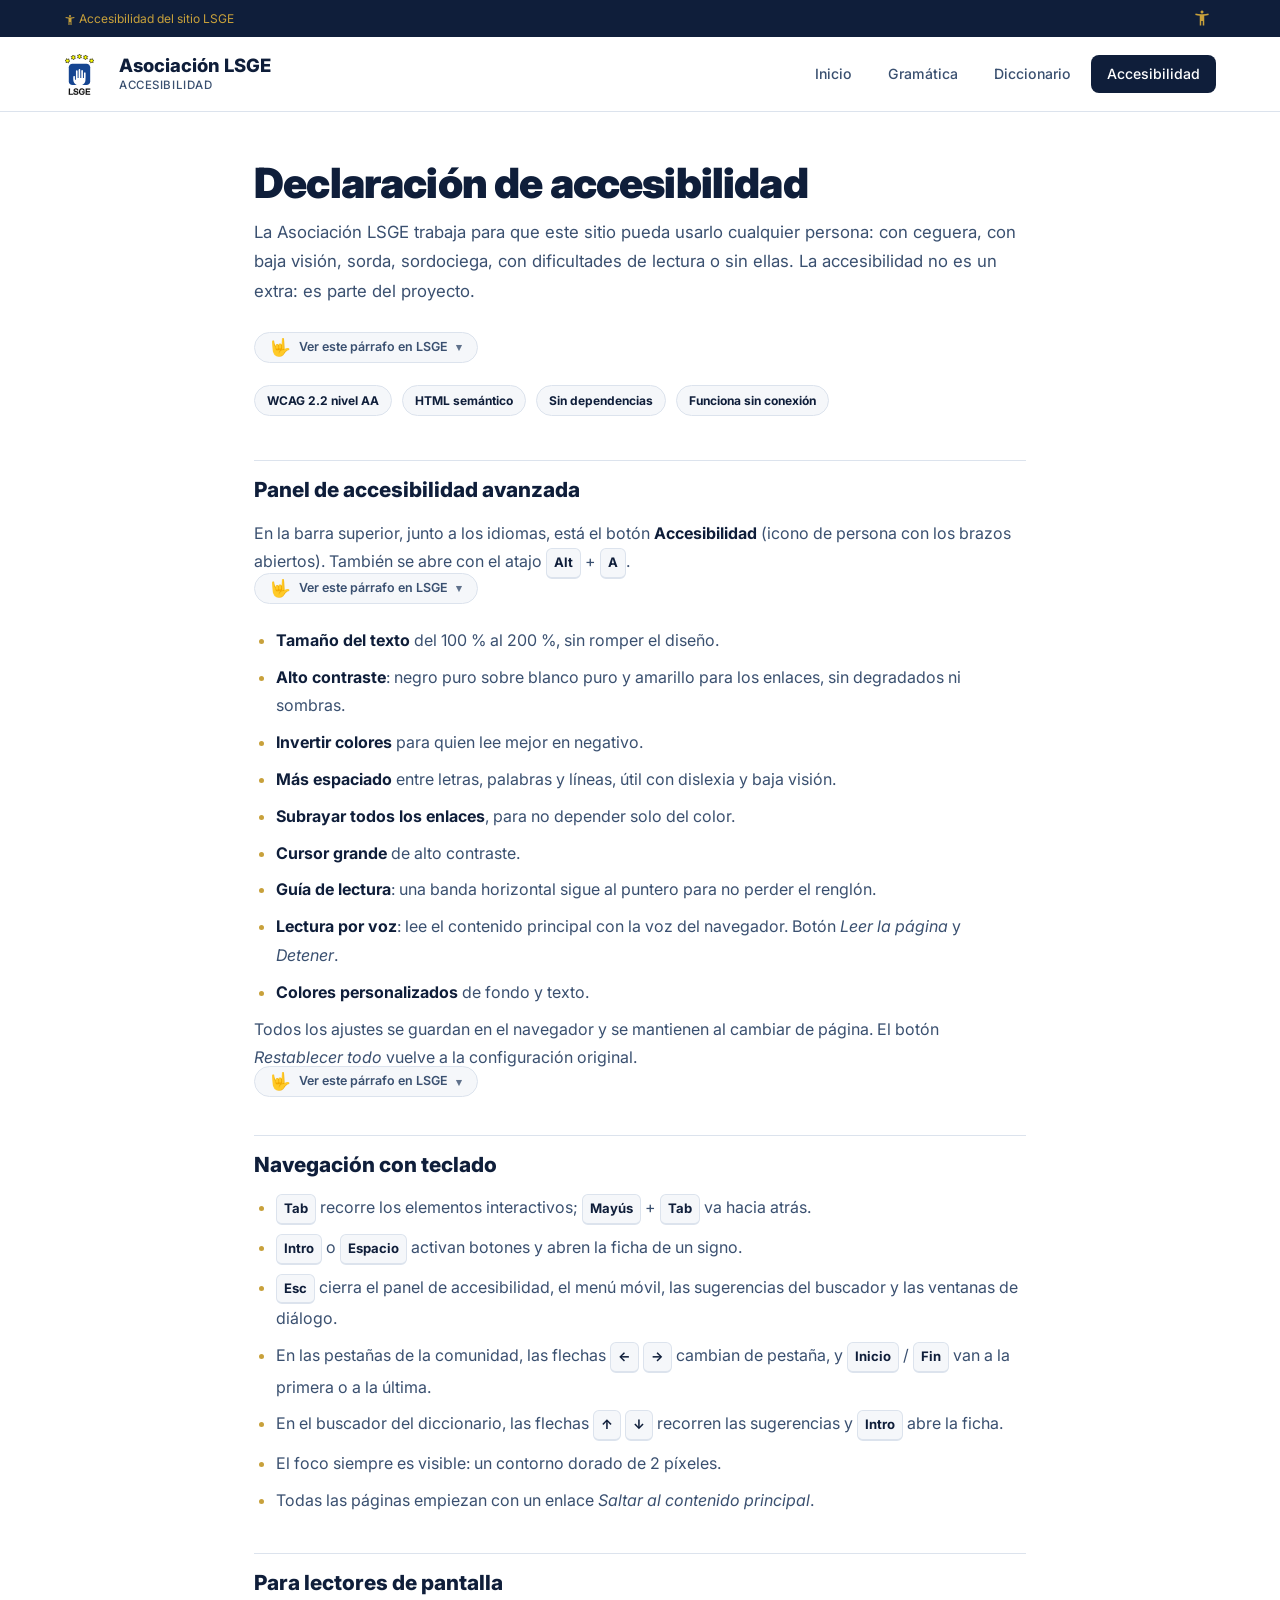
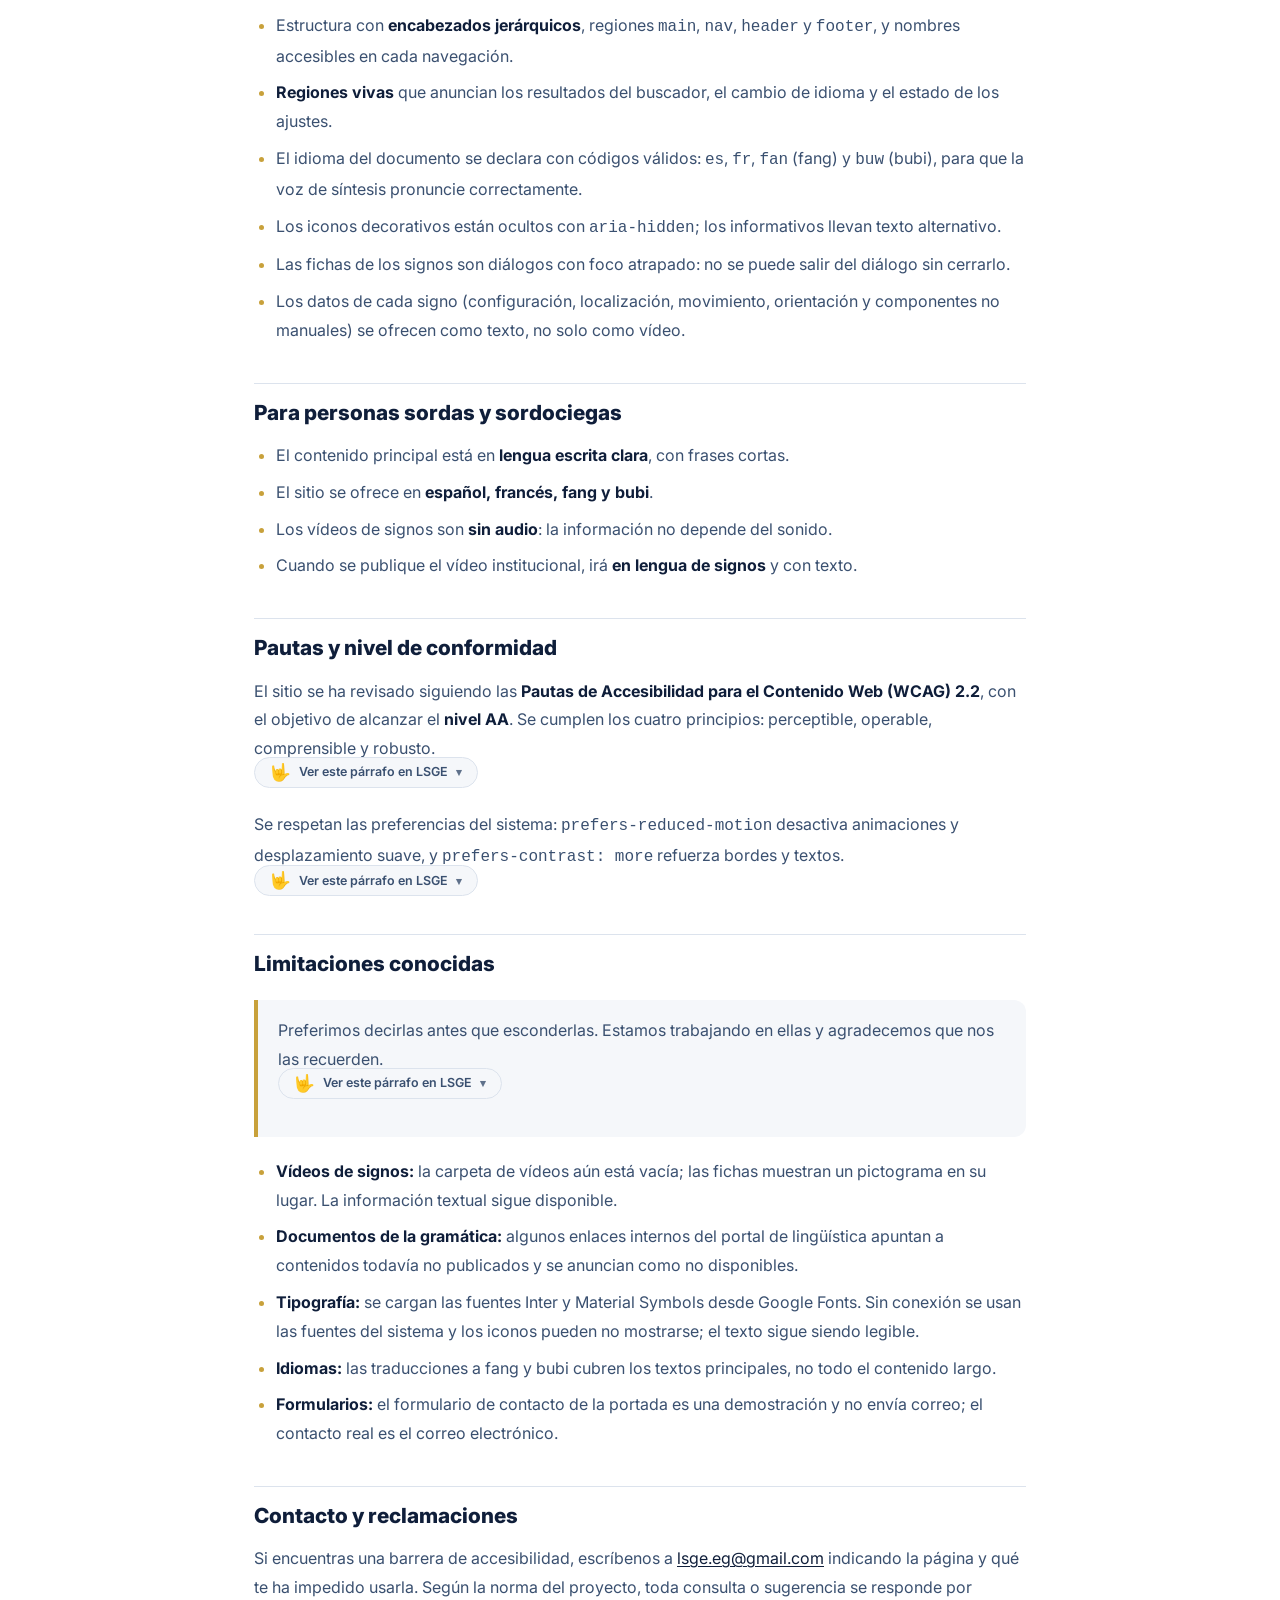
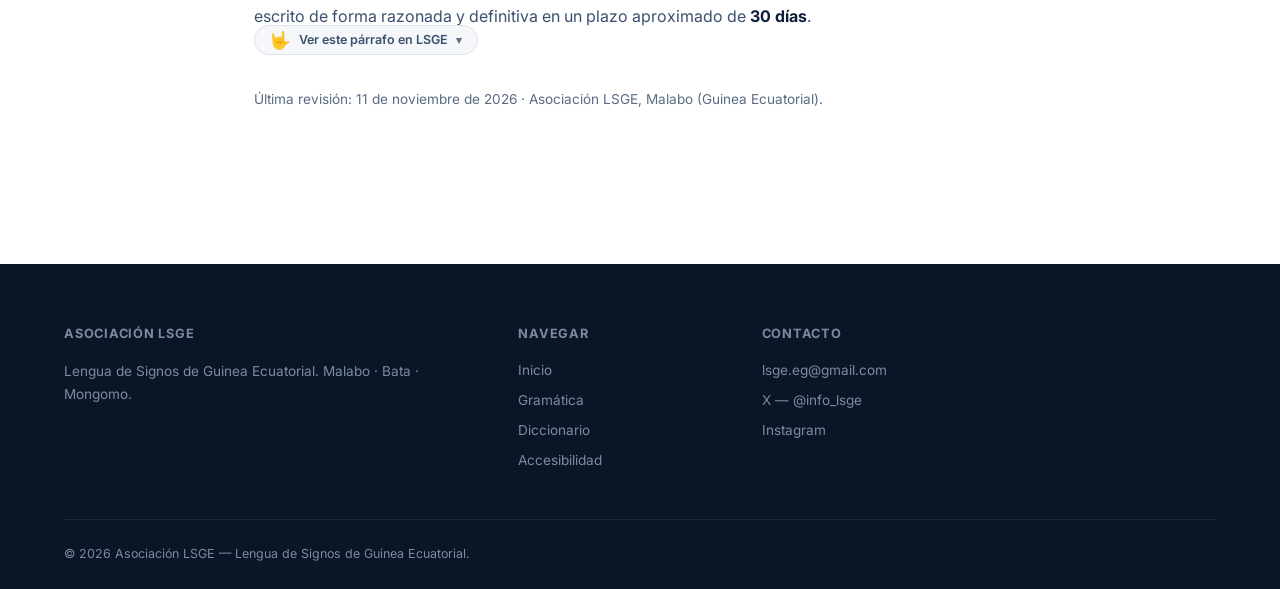
==== commit 0f133a84: "Vídeo LSGE por párrafo y tooltip de signo en el menú: los paneles ya reproducen video real (muestra " ====
--- a/accesibilidad/index.html
+++ b/accesibilidad/index.html
@@ -69,6 +69,7 @@
     .doc .callout{background:var(--bg-alt);border-left:4px solid var(--gold);border-radius:0 12px 12px 0;padding:16px 20px;margin:20px 0}
     .doc .callout p{margin:0}
   </style>
+  <link rel="stylesheet" href="../css/lsge-media.css">
 </head>
 <body class="subpage" id="app">
   <a href="#main" class="skip-link">Saltar al contenido principal</a>
@@ -97,7 +98,7 @@
     </div>
   </header>
 
-  <main id="main">
+  <main id="main" data-lsge-media>
     <article class="doc">
       <h1>Declaración de accesibilidad</h1>
       <p class="lead">
@@ -235,5 +236,6 @@
   </footer>
 
   <script src="../js/a11y-menu.js"></script>
+  <script src="../js/lsge-media.js"></script>
 </body>
 </html>
--- a/css/style.css
+++ b/css/style.css
@@ -4,6 +4,7 @@
 body{font-family:'Inter',-apple-system,BlinkMacSystemFont,'Segoe UI',Roboto,sans-serif;line-height:1.6;overflow-x:hidden;transition:background .3s,color .3s}
 img{max-width:100%;display:block}
 a{text-decoration:none;color:inherit}
+:root{--gold-text:#7a5b0f}
 
 /* === GOOGLE MATERIAL SYMBOLS (icon font) === */
 .material-symbols-outlined{
@@ -30,7 +31,7 @@
 /* === THEMES === */
 [data-theme="light"]{
   --bg:#fff;--bg-alt:#f5f7fa;--bg-card:#fff;--bg-elevated:#fff;
-  --text:#0f1e3a;--text-secondary:#3a5070;--text-muted:#7b8ba3;
+  --text:#0f1e3a;--text-secondary:#3a5070;--text-muted:#5a6b82;
   --border:#dce3ed;--border-hover:#1a3356;
   --navy:#0f1e3a;--navy-light:#1a3356;--navy-dark:#0a1526;
   --gold:#c8a13b;--gold-light:#f5eeda;--gold-bright:#dab655;
@@ -50,7 +51,7 @@
 
 [data-theme="dark"]{
   --bg:#0d1117;--bg-alt:#161b22;--bg-card:#21262d;--bg-elevated:#30363d;
-  --text:#e6edf3;--text-secondary:#8b949e;--text-muted:#484f58;
+  --text:#e6edf3;--text-secondary:#8b949e;--text-muted:#9aa4b2;--gold-text:#dab655;
   --border:#30363d;--border-hover:#58a6ff;
   --blue:#58a6ff;--blue-light:rgba(88,166,255,.12);--blue-dark:#1f6feb;
   --teal:#3fb950;--teal-light:rgba(63,185,80,.12);
@@ -68,7 +69,7 @@
 
 [data-theme="blue"]{
   --bg:#f0f6ff;--bg-alt:#e3edf9;--bg-card:#fff;--bg-elevated:#fff;
-  --text:#0a2a4a;--text-secondary:#2d5a8e;--text-muted:#6b8db5;
+  --text:#0a2a4a;--text-secondary:#2d5a8e;--text-muted:#3f6087;
   --border:#c5d8ed;--border-hover:#0a67c7;
   --blue:#0a67c7;--blue-light:#dceeff;--blue-dark:#084a91;
   --teal:#06706a;--teal-light:#daf5f3;
@@ -109,7 +110,7 @@
 
 [data-theme="gray"]{
   --bg:#f5f5f5;--bg-alt:#eee;--bg-card:#fff;--bg-elevated:#fff;
-  --text:#262626;--text-secondary:#595959;--text-muted:#999;
+  --text:#262626;--text-secondary:#595959;--text-muted:#5f5f5f;
   --border:#d9d9d9;--border-hover:#434343;
   --blue:#434343;--blue-light:#e8e8e8;--blue-dark:#262626;
   --teal:#595959;--teal-light:#e8e8e8;
@@ -280,7 +281,7 @@
 /* === SECTIONS === */
 .container{max-width:1200px;margin:0 auto;padding:0 24px}
 .section-header{text-align:center;margin-bottom:64px}
-.section-header__tag{display:inline-block;font-size:.78rem;font-weight:600;text-transform:uppercase;letter-spacing:.08em;color:var(--gold);background:var(--gold-light);padding:6px 16px;border-radius:100px;margin-bottom:16px}
+.section-header__tag{display:inline-block;font-size:.78rem;font-weight:600;text-transform:uppercase;letter-spacing:.08em;color:var(--gold-text);background:var(--gold-light);padding:6px 16px;border-radius:100px;margin-bottom:16px}
 .section-header__title{font-size:2.5rem;font-weight:800;line-height:1.2;letter-spacing:-.02em;color:var(--text);margin-bottom:16px;transition:color .3s}
 .section-header__desc{font-size:1.05rem;color:var(--text-secondary);max-width:680px;margin:0 auto;line-height:1.7;transition:color .3s}
 
@@ -304,7 +305,7 @@
 .portal--dic .portal__link{border-bottom-color:rgba(15,30,58,.25)}
 .portal:hover .portal__link{border-bottom-color:rgba(255,255,255,.8)}
 .portal--dic:hover .portal__link{border-bottom-color:rgba(15,30,58,.6)}
-@media(max-width:768px){.portales__grid{grid-template-columns:1fr}.portal__inner{flex-direction:column;align-items:center;text-align:center}}
+@media(max-width:767px){.portales__grid{grid-template-columns:1fr}.portal__inner{flex-direction:column;align-items:center;text-align:center}}
 .mission{padding:120px 0;background:var(--bg);transition:background .3s}
 .cards{display:grid;grid-template-columns:repeat(3,1fr);gap:24px}
 .card{padding:40px 32px;border-radius:16px;transition:all .3s;border:1px solid transparent}
@@ -321,13 +322,13 @@
 .lsge__grid{display:grid;grid-template-columns:1fr 1fr;gap:64px;align-items:start}
 .lsge__intro{font-size:1.15rem;font-weight:500;color:var(--text);line-height:1.7;margin-bottom:40px;transition:color .3s}
 .feature{display:flex;gap:20px;margin-bottom:28px}
-.feature__num{font-size:1.5rem;font-weight:800;color:var(--gold);opacity:.6;line-height:1;min-width:48px}
+.feature__num{font-size:1.5rem;font-weight:800;color:var(--gold-text);opacity:1;line-height:1;min-width:48px}
 .feature h4{font-size:1.05rem;font-weight:700;color:var(--text);margin-bottom:4px}
 .feature p{font-size:.9rem;color:var(--text-secondary)}
 .lsge__stats{display:grid;grid-template-columns:1fr 1fr;gap:20px}
 .stat{background:var(--bg-card);padding:28px 24px;border-radius:14px;border:1px solid var(--border);transition:all .3s}
 .stat:hover{border-color:var(--gold);box-shadow:var(--card-shadow)}
-.stat__num{display:block;font-size:2rem;font-weight:800;color:var(--gold);margin-bottom:4px}
+.stat__num{display:block;font-size:2rem;font-weight:800;color:var(--gold-text);margin-bottom:4px}
 .stat__label{display:block;font-size:.85rem;font-weight:700;color:var(--text);margin-bottom:6px}
 .stat__desc{font-size:.8rem;color:var(--text-muted)}
 
@@ -400,7 +401,52 @@
   .footer__grid{grid-template-columns:1fr 1fr}
   .impacto__grid{grid-template-columns:1fr 1fr}
 }
-@media(max-width:768px){
+/* === TABLET (769–1024): el punto que se veía regular === */
+@media (min-width:768px) and (max-width:1024px){
+  /* Hero: no ocupa toda la pantalla en vertical */
+  .hero{min-height:0;padding:132px 0 88px}
+  .hero__title{font-size:clamp(2.4rem,4.6vw,3.4rem)}
+  .hero__subtitle{font-size:1.08rem;max-width:640px;margin-bottom:32px}
+  .hero__scroll{display:none}
+  .hero__dot--1{width:380px;height:380px;top:-130px;right:-90px}
+
+  /* Ritmo vertical más contenido */
+  .mission,.lsge,.comunidad,.servicios,.impacto,.contacto{padding:80px 0}
+  .portales{padding-bottom:80px}
+  .section-header{margin-bottom:40px}
+  .section-header__title{font-size:2.05rem}
+  .section-header__desc{font-size:1rem}
+
+  /* Portales: tarjeta horizontal */
+  .portal__inner{padding:28px 32px;align-items:center}
+  .portal__icon{width:64px;height:64px;font-size:2.6rem}
+  .portal__title{font-size:1.4rem}
+  .portal__desc{margin-bottom:12px}
+
+  /* Misión, Visión y Fines: icono a la izquierda, texto a la derecha */
+  .cards{gap:14px}
+  .card{display:grid;grid-template-columns:auto 1fr;grid-template-rows:auto auto;
+        column-gap:22px;row-gap:3px;padding:24px 28px;align-items:start}
+  .card__icon{grid-row:1 / span 2;margin:0;font-size:2rem;line-height:1.1}
+  .card__title{grid-column:2;margin:0;font-size:1.12rem}
+  .card p{grid-column:2;margin:0;line-height:1.65}
+
+  /* Menos apretado en la barra de navegación */
+  .nav__links{gap:16px}
+  .nav__links a,.nav__video-btn{font-size:.8rem}
+  #navVideoBtn [data-i18n="nav_video"]{display:none}
+
+  /* Grillas con más aire */
+  .servicios__grid,.comunidad__grid{gap:16px}
+  .impacto__grid{gap:12px}
+  .footer__grid{gap:32px}
+}
+
+@media (min-width:768px) and (max-width:900px){
+  .portales__grid{grid-template-columns:1fr;gap:16px}
+}
+
+@media(max-width:767px){
   .nav__links{display:none;position:fixed;top:0;left:0;right:0;bottom:0;background:var(--bg);flex-direction:column;align-items:center;justify-content:center;gap:40px;z-index:999}
   .nav__links.active{display:flex}
   .nav__links a{font-size:1.2rem}
--- a/css/subpage.css
+++ b/css/subpage.css
@@ -2,7 +2,7 @@
 .topbar{background:var(--navy);color:var(--gold);font-size:.75rem;padding:4px 0;position:sticky;top:0;z-index:1002}
 .topbar__inner{display:flex;justify-content:space-between;align-items:center}
 .topbar__tools{display:flex;align-items:center;gap:12px;font-size:.78rem;cursor:default}
-.topbar__tools button{background:none;border:none;color:var(--gold);cursor:pointer;font-size:1rem}
+.topbar__tools > button,.topbar__tools .a11y-toggle{background:none;border:none;color:var(--gold);cursor:pointer;font-size:1rem}
 
 .site-header{background:var(--bg-card);border-bottom:1px solid var(--border);padding:16px 0;position:sticky;top:26px;z-index:1001}
 .site-header__inner{display:flex;align-items:center;justify-content:space-between;gap:24px}
--- a/css/lsge-media.css
+++ b/css/lsge-media.css
@@ -0,0 +1,62 @@
+/* === PANELES DE VÍDEO EN LSGE (uno por párrafo) === */
+.lsge-media{display:block;margin:-6px 0 22px;font-family:inherit}
+.lsge-media--center{display:flex;flex-direction:column;align-items:center;margin:-22px 0 40px;text-align:center}
+
+.lsge-media__btn{
+  display:inline-flex;align-items:center;gap:8px;
+  background:var(--bg-alt);border:1px solid var(--border);border-radius:100px;
+  padding:6px 15px;font-size:.78rem;font-weight:600;color:var(--text-secondary);
+  cursor:pointer;font-family:inherit;line-height:1.3;transition:border-color .18s,color .18s,background .18s;
+}
+.lsge-media__btn:hover,.lsge-media__btn:focus-visible,.lsge-media__btn[aria-expanded="true"]{
+  border-color:var(--gold);color:var(--gold-text);background:var(--bg-card);
+}
+.lsge-media__hand{font-size:1.05rem;line-height:1}
+.lsge-media__chev{font-size:.68rem;transition:transform .2s;opacity:.8}
+.lsge-media__btn[aria-expanded="true"] .lsge-media__chev{transform:rotate(180deg)}
+
+.lsge-media__body{margin-top:10px;max-width:560px}
+.lsge-media--center .lsge-media__body{margin-left:auto;margin-right:auto;text-align:left}
+
+.lsge-media__slot{
+  position:relative;aspect-ratio:16/9;background:#0f1e3a;border-radius:14px;
+  overflow:hidden;display:grid;place-items:center;border:1px solid var(--border);
+}
+.lsge-media__slot video{width:100%;height:100%;object-fit:cover;display:none;background:#000}
+.lsge-media__ph{display:flex;flex-direction:column;align-items:center;justify-content:center;gap:7px;padding:16px;text-align:center;color:#cdd9ea}
+.lsge-media__ph .lsge-media__hand{font-size:2.1rem;line-height:1;color:#fff}
+.lsge-media__ph p{font-size:.86rem;line-height:1.4;margin:0;color:#cdd9ea}
+.lsge-media__ph small{font-size:.7rem;color:#93a8c2}
+
+.lsge-media__caption{font-size:.74rem;color:var(--text-muted);margin-top:8px;line-height:1.55}
+.lsge-media__caption code{font-size:.95em;background:var(--bg-alt);border:1px solid var(--border);border-radius:5px;padding:1px 5px}
+
+@media(max-width:767px){
+  .lsge-media{margin-bottom:18px}
+  .lsge-media__btn{font-size:.75rem;padding:6px 12px}
+  .lsge-media__body{max-width:100%}
+}
+
+/* === TOOLTIP DE SEÑAL EN EL MENÚ === */
+.sign-tip{
+  position:fixed;z-index:1600;width:196px;padding:10px;
+  background:var(--bg-card);border:1px solid var(--border);border-radius:14px;
+  box-shadow:0 14px 40px rgba(0,0,0,.24);
+  opacity:0;visibility:hidden;transform:translateY(4px);
+  transition:opacity .15s ease,transform .15s ease,visibility .15s;
+  pointer-events:none;
+}
+.sign-tip.is-open{opacity:1;visibility:visible;transform:translateY(0)}
+.sign-tip__media{
+  position:relative;aspect-ratio:4/3;background:#0f1e3a;border-radius:10px;
+  display:grid;place-items:center;overflow:hidden;margin-bottom:8px;
+}
+.sign-tip__media video{width:100%;height:100%;object-fit:cover;display:none}
+.sign-tip__media .lsge-media__hand{font-size:2.3rem;color:#fff}
+.sign-tip__kicker{display:block;font-size:.6rem;font-weight:700;letter-spacing:.1em;text-transform:uppercase;color:var(--gold-text);margin-bottom:2px}
+.sign-tip__gloss{display:block;font-size:.9rem;font-weight:800;letter-spacing:.04em;color:var(--text);line-height:1.2}
+.sign-tip__hint{display:block;font-size:.66rem;color:var(--text-muted);margin-top:5px;line-height:1.35}
+
+@media (hover:none){
+  .sign-tip{display:none}
+}
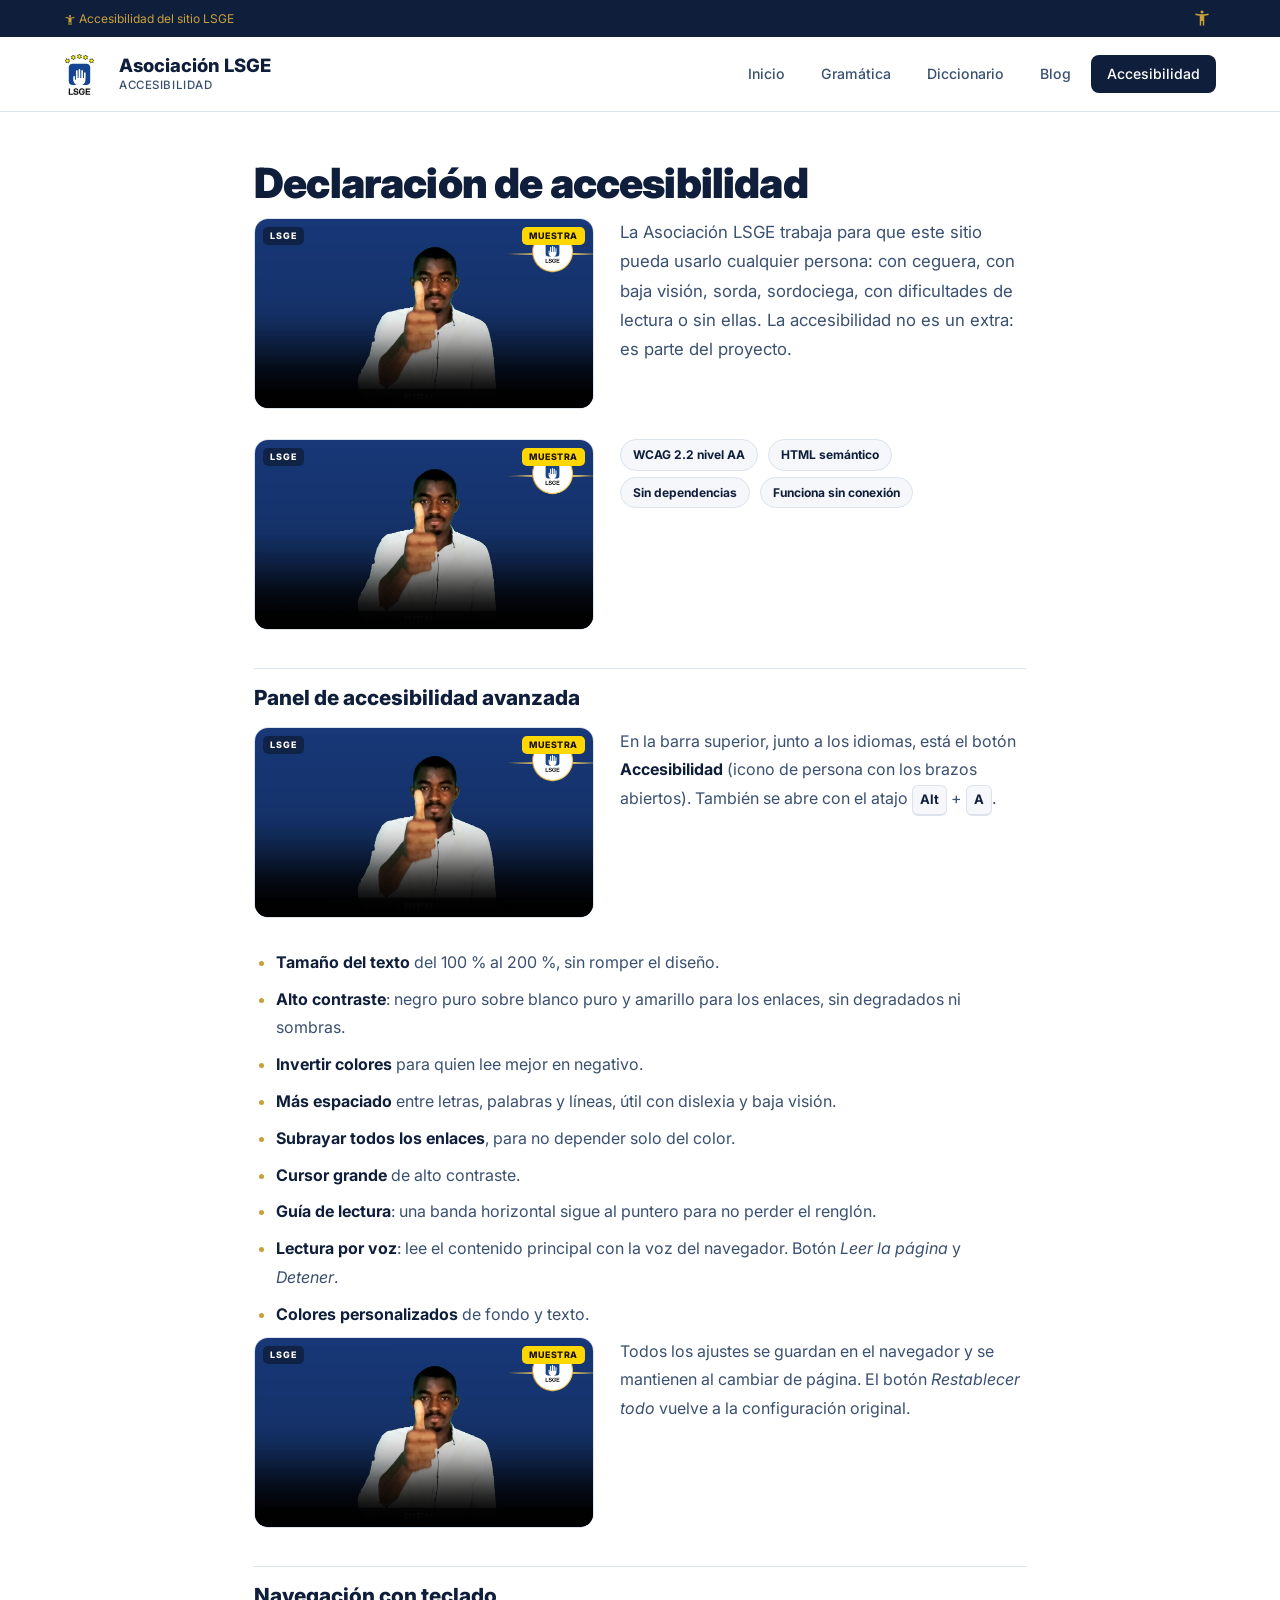
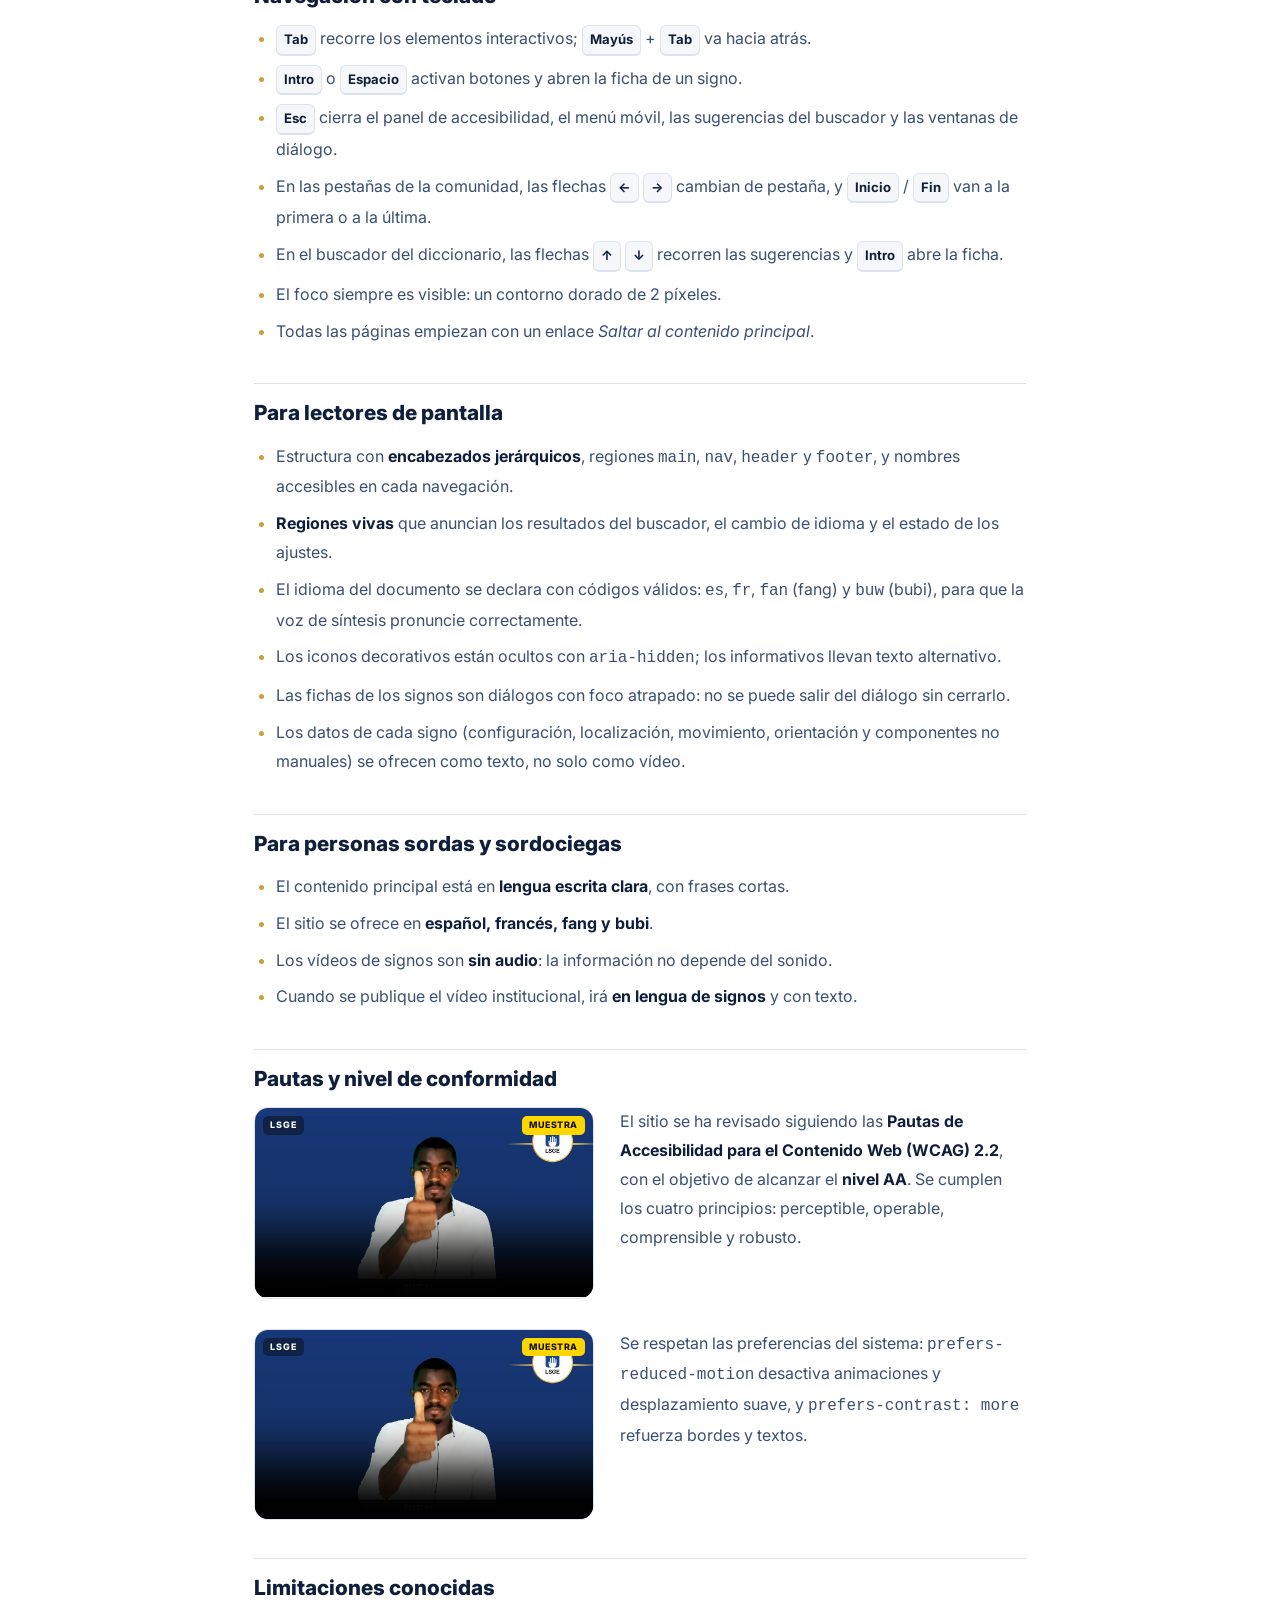
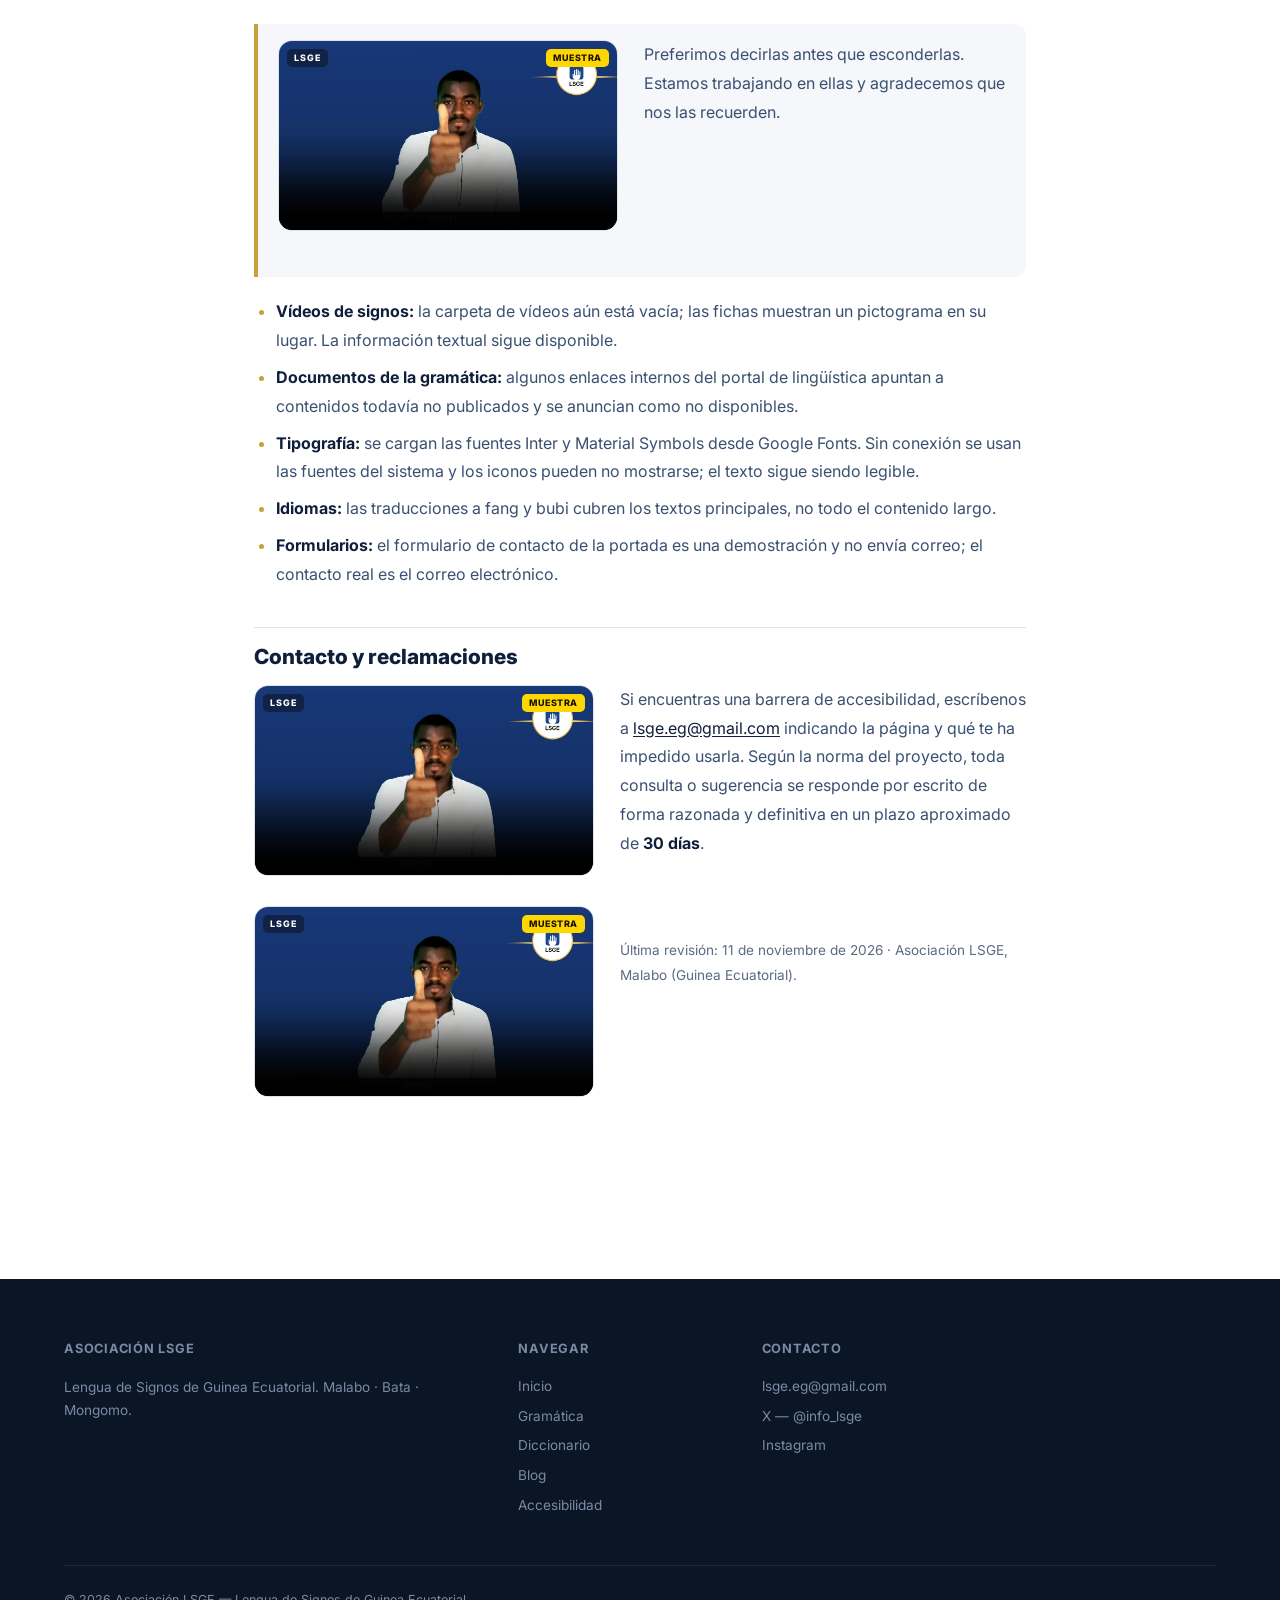
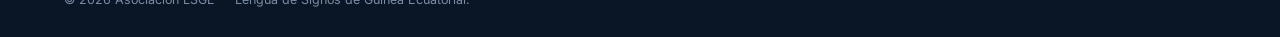
==== commit 38e9d41f: "Blog LSGE: portada, 3 artículos, generador estático, RSS 2.0, JSON Feed, compartir en redes y copiar" ====
--- a/accesibilidad/index.html
+++ b/accesibilidad/index.html
@@ -8,6 +8,8 @@
   <meta name="robots" content="index, follow, max-image-preview:large">
   <meta name="author" content="Asociación LSGE">
   <link rel="canonical" href="https://info-lsge.github.io/web/accesibilidad/">
+  <link rel="alternate" type="application/rss+xml" title="Blog de la Asociación LSGE" href="https://info-lsge.github.io/web/blog/rss.xml">
+  <link rel="alternate" type="application/feed+json" title="Blog de la Asociación LSGE (JSON Feed)" href="https://info-lsge.github.io/web/blog/feed.json">
   <link rel="llms" type="text/plain" href="https://info-lsge.github.io/web/llms.txt">
   <meta name="geo.region" content="GQ">
   <meta name="geo.placename" content="Malabo, Bata, Mongomo">
@@ -93,6 +95,7 @@
         <a href="../">Inicio</a>
         <a href="../linguistica/">Gramática</a>
         <a href="../diccionario/">Diccionario</a>
+        <a href="../blog/">Blog</a>
         <a href="../accesibilidad/" class="active" aria-current="page">Accesibilidad</a>
       </nav>
     </div>
@@ -220,6 +223,7 @@
           <a href="../">Inicio</a>
           <a href="../linguistica/">Gramática</a>
           <a href="../diccionario/">Diccionario</a>
+          <a href="../blog/">Blog</a>
           <a href="../accesibilidad/">Accesibilidad</a>
         </div>
         <div>
--- a/css/lsge-media.css
+++ b/css/lsge-media.css
@@ -60,3 +60,46 @@
 @media (hover:none){
   .sign-tip{display:none}
 }
+
+.lsge-media__prov{display:block;font-size:.7rem;color:var(--text-muted);margin-top:8px;line-height:1.5}
+.lsge-media__prov[hidden]{display:none}
+
+/* === FILA: vídeo LSGE a la izquierda, texto a la derecha === */
+.lsge-row{
+  display:grid;grid-template-columns:minmax(240px,340px) minmax(0,1fr);
+  gap:26px;align-items:start;margin:0 0 30px;text-align:left;
+}
+.lsge-row__media{
+  position:relative;margin:0;border-radius:14px;overflow:hidden;
+  background:#0f1e3a;border:1px solid var(--border);aspect-ratio:16/9;
+}
+.lsge-row__media video{width:100%;height:100%;object-fit:cover;display:block;background:#000}
+.lsge-row__tag{
+  position:absolute;top:8px;left:8px;pointer-events:none;
+  background:rgba(15,30,58,.78);color:#fff;font-size:.56rem;font-weight:800;
+  letter-spacing:.12em;padding:2px 7px;border-radius:5px;
+}
+.lsge-row__badge{
+  position:absolute;top:8px;right:8px;pointer-events:none;
+  background:#ffd700;color:#1a1300;font-size:.56rem;font-weight:800;
+  letter-spacing:.06em;text-transform:uppercase;padding:2px 7px;border-radius:5px;
+}
+.lsge-row__badge[hidden]{display:none}
+.lsge-row__text{min-width:0;max-width:72ch}
+.lsge-row__text p{margin:0}
+
+.section-header .lsge-row{max-width:880px;margin:20px auto 0}
+.lsge-row .section-header__desc{max-width:none;margin:0;text-align:left}
+
+@media (min-width:768px) and (max-width:1024px){
+  .lsge-row{grid-template-columns:minmax(220px,280px) minmax(0,1fr);gap:20px}
+}
+@media(max-width:767px){
+  .lsge-row{grid-template-columns:1fr;gap:14px;margin-bottom:24px}
+  .lsge-row__media{max-width:100%}
+}
+
+/* Contenedores estrechos (tarjetas): vídeo encima, texto debajo */
+.lsge-row--stack{grid-template-columns:1fr;gap:12px}
+.lsge-row--stack .lsge-row__media{max-width:320px;width:100%}
+.lsge-row--stack .lsge-row__text{max-width:none}
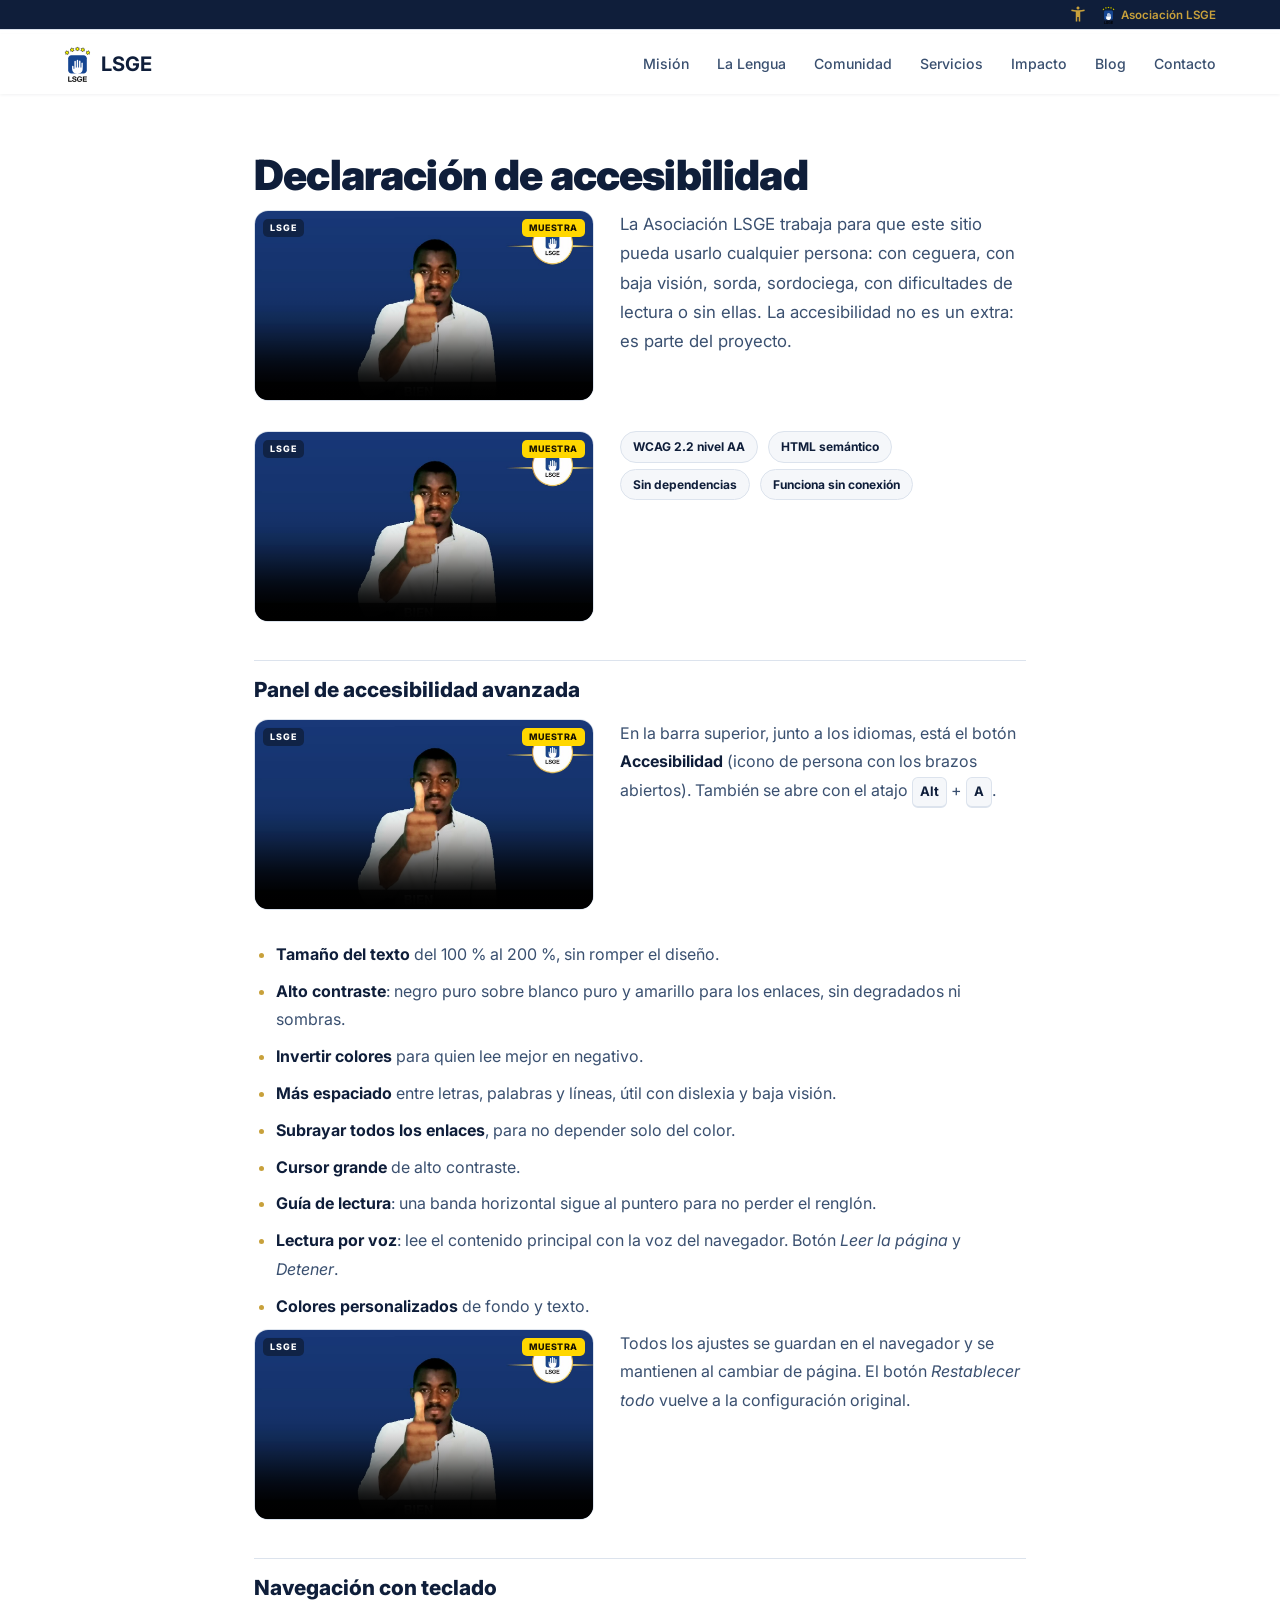
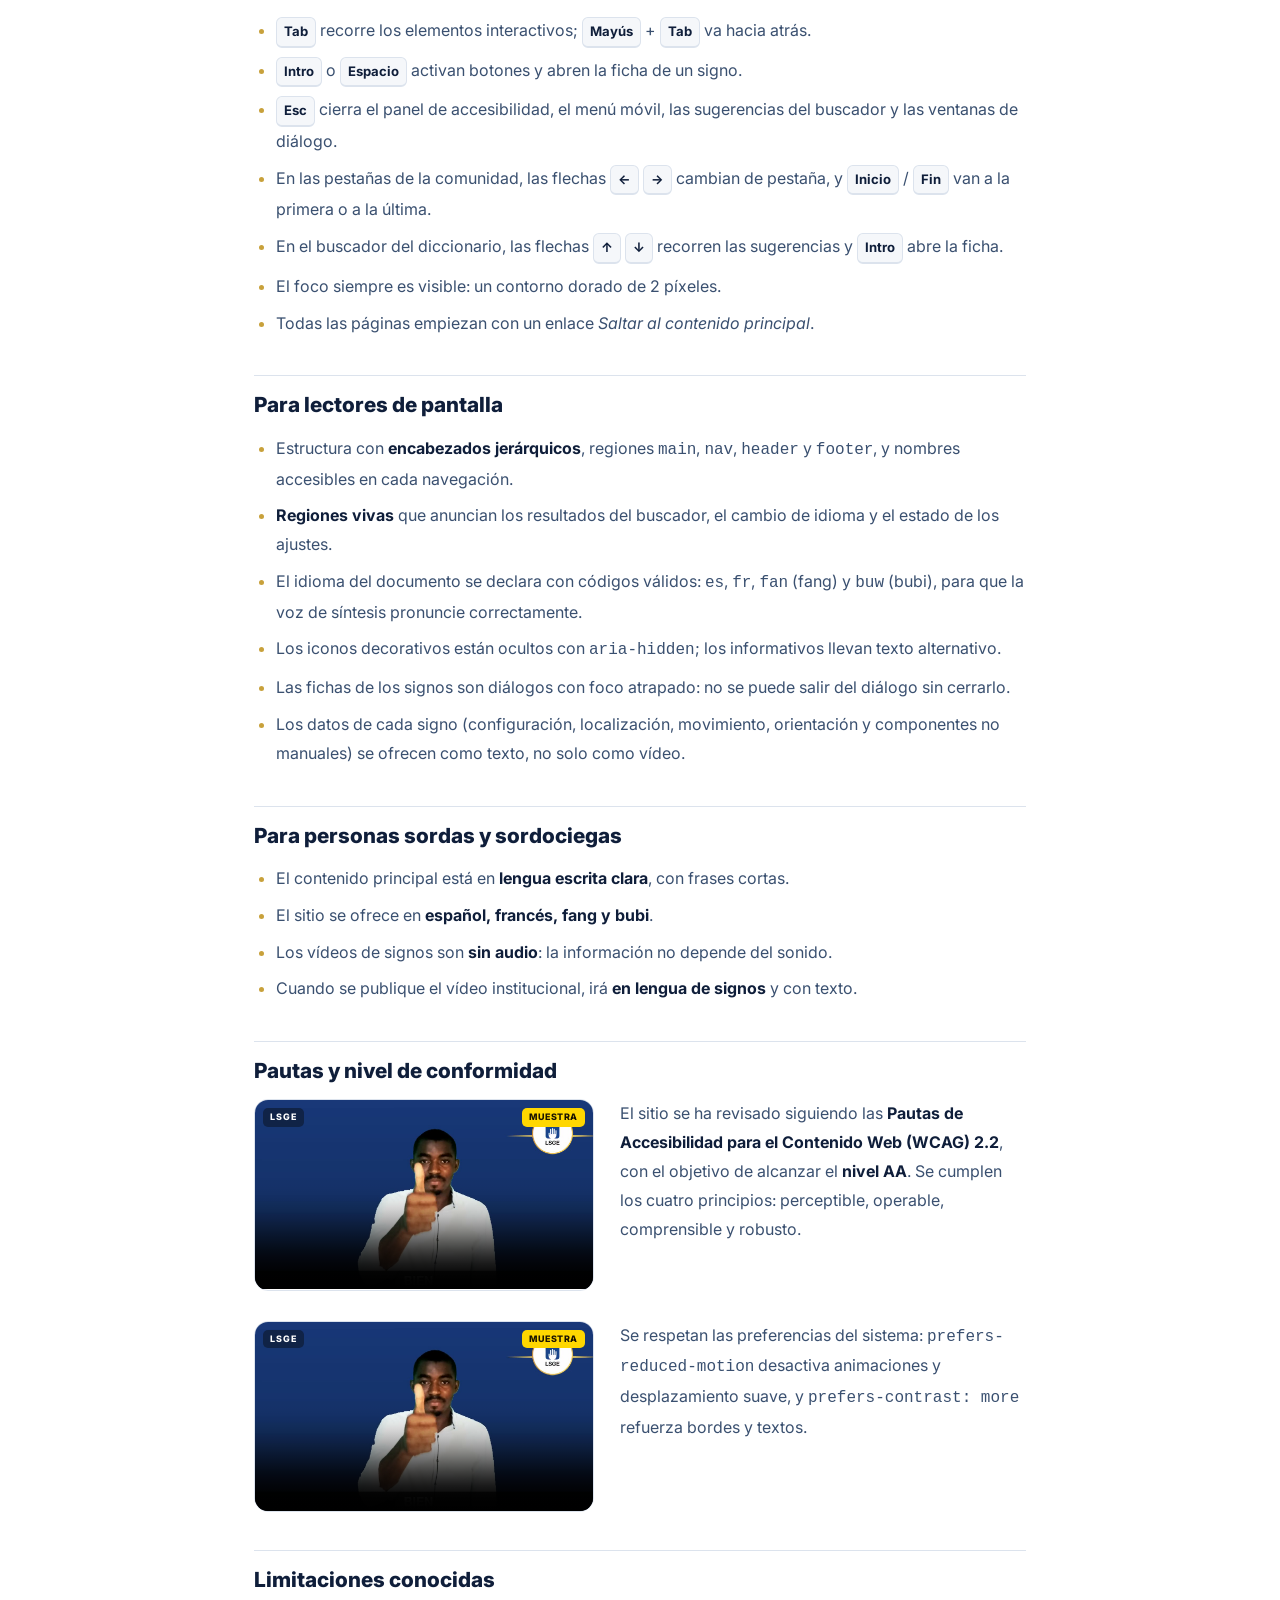
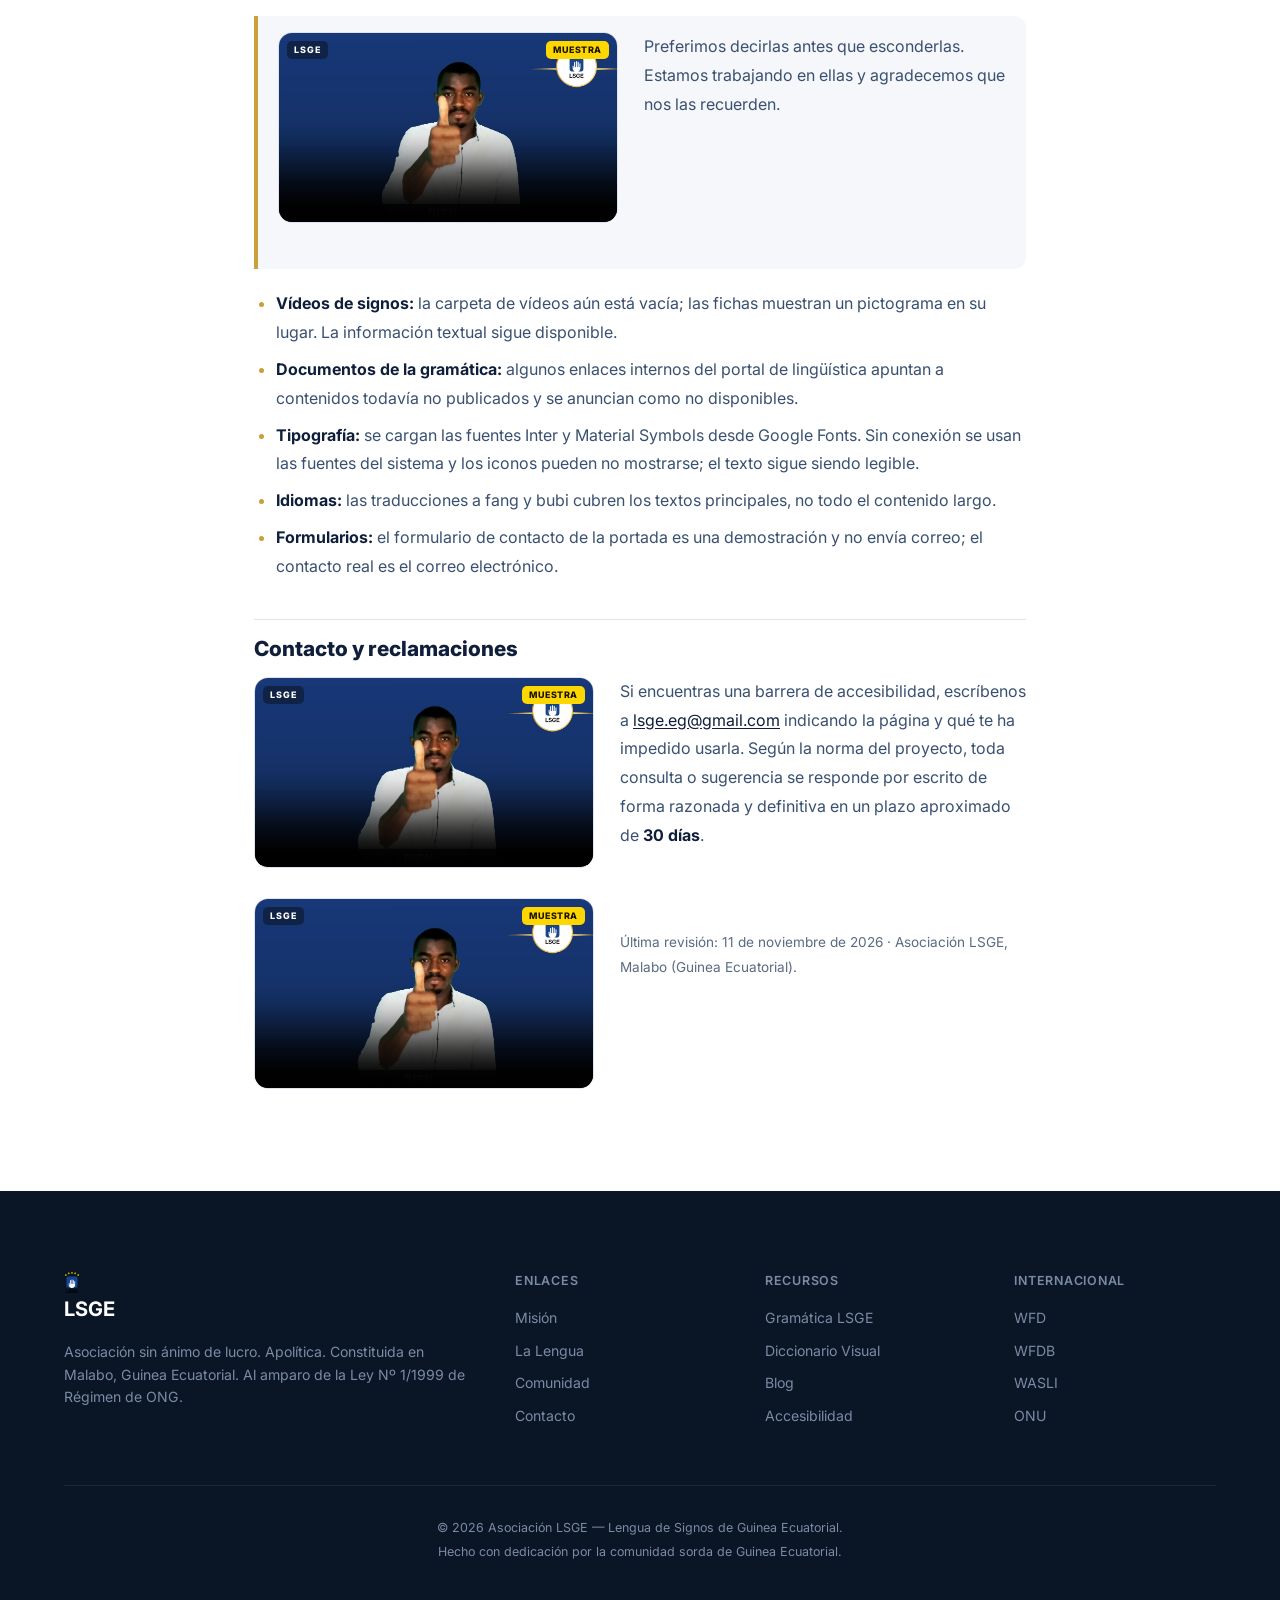
==== commit 43ace2a0: "Unifica el diseño: las páginas interiores y el blog usan la misma cabecera, navegación y pie que la " ====
--- a/accesibilidad/index.html
+++ b/accesibilidad/index.html
@@ -72,34 +72,44 @@
     .doc .callout p{margin:0}
   </style>
   <link rel="stylesheet" href="../css/lsge-media.css">
+  <link rel="stylesheet" href="../css/shell.css">
 </head>
 <body class="subpage" id="app">
   <a href="#main" class="skip-link">Saltar al contenido principal</a>
 
-  <div class="topbar">
-    <div class="container topbar__inner">
-      <span><span class="material-symbols-outlined" aria-hidden="true" style="font-size:1em;vertical-align:-3px">accessibility_new</span> Accesibilidad del sitio LSGE</span>
-      <div class="topbar__tools">
-        <div id="a11yMount"></div>
+  <div class="toolbar">
+    <div class="container toolbar__inner">
+      <div class="toolbar__right">
+        <div class="toolbar__theme"><div id="a11yMount"></div></div>
+        <a href="../" class="toolbar__brand" aria-label="Asociación LSGE — inicio">
+          <img src="../img/logo-oficial.svg" alt="" class="toolbar__logo" onerror="this.src='../img/logo-oficial.png'">
+          <span>Asociación LSGE</span>
+        </a>
       </div>
     </div>
   </div>
 
-  <header class="site-header">
-    <div class="container site-header__inner">
-      <a href="../" class="site-header__logo" aria-label="Asociación LSGE — inicio">
-        <img src="../img/logo-oficial.svg" alt="" style="height:42px;width:auto;margin-right:12px" onerror="this.src='../img/logo-oficial.png'">
-        <div><strong>Asociación LSGE</strong><small>Accesibilidad</small></div>
+  <nav class="nav" id="nav" aria-label="Principal">
+    <div class="nav__container">
+      <a href="../" class="nav__logo" aria-label="Asociación LSGE — inicio">
+        <img src="../img/logo-oficial.svg" alt="" class="nav__logo-img" onerror="this.src='../img/logo-oficial.png'">
+        <span>LSGE</span>
       </a>
-      <nav class="site-nav" aria-label="Navegación principal">
-        <a href="../">Inicio</a>
-        <a href="../linguistica/">Gramática</a>
-        <a href="../diccionario/">Diccionario</a>
+      <div class="nav__links" id="navLinks">
+        <a href="../#mision">Misión</a>
+        <a href="../#lsge">La Lengua</a>
+        <a href="../#comunidad">Comunidad</a>
+        <a href="../#servicios">Servicios</a>
+        <a href="../#impacto">Impacto</a>
         <a href="../blog/">Blog</a>
-        <a href="../accesibilidad/" class="active" aria-current="page">Accesibilidad</a>
-      </nav>
+        <a href="../#contacto">Contacto</a>
+      </div>
+      <button class="nav__toggle" id="navToggle" type="button" aria-label="Abrir menú de navegación" aria-expanded="false" aria-controls="navLinks">
+        <span></span><span></span><span></span>
+      </button>
     </div>
-  </header>
+  </nav>
+
 
   <main id="main" data-lsge-media>
     <article class="doc">
@@ -211,35 +221,45 @@
     </article>
   </main>
 
-  <footer class="site-footer">
+  <footer class="footer">
     <div class="container">
-      <div class="site-footer__grid">
-        <div>
-          <h4>Asociación LSGE</h4>
-          <p style="font-size:.85rem;color:var(--footer-muted);line-height:1.7">Lengua de Signos de Guinea Ecuatorial. Malabo · Bata · Mongomo.</p>
-        </div>
-        <div>
-          <h4>Navegar</h4>
-          <a href="../">Inicio</a>
-          <a href="../linguistica/">Gramática</a>
-          <a href="../diccionario/">Diccionario</a>
+      <div class="footer__grid">
+        <div class="footer__brand">
+          <span class="footer__logo"><img src="../img/logo-oficial.svg" alt="" style="height:22px;vertical-align:middle;margin-right:6px" onerror="this.src='../img/logo-oficial.png'"> LSGE</span>
+          <p>Asociación sin ánimo de lucro. Apolítica. Constituida en Malabo, Guinea Ecuatorial. Al amparo de la Ley Nº 1/1999 de Régimen de ONG.</p>
+        </div>
+        <div class="footer__links">
+          <h4>Enlaces</h4>
+          <a href="../#mision">Misión</a>
+          <a href="../#lsge">La Lengua</a>
+          <a href="../#comunidad">Comunidad</a>
+          <a href="../#contacto">Contacto</a>
+        </div>
+        <div class="footer__links">
+          <h4>Recursos</h4>
+          <a href="../linguistica/">Gramática LSGE</a>
+          <a href="../diccionario/">Diccionario Visual</a>
           <a href="../blog/">Blog</a>
           <a href="../accesibilidad/">Accesibilidad</a>
         </div>
-        <div>
-          <h4>Contacto</h4>
-          <a href="mailto:lsge.eg@gmail.com">lsge.eg@gmail.com</a>
-          <a href="https://x.com/info_lsge" rel="me noopener">X — @info_lsge</a>
-          <a href="https://www.instagram.com/lsge.info/" rel="me noopener">Instagram</a>
-        </div>
-      </div>
-      <div style="border-top:1px solid rgba(255,255,255,.08);margin-top:40px;padding-top:24px">
-        <p style="font-size:.78rem;color:var(--footer-muted)">&copy; 2026 Asociación LSGE — Lengua de Signos de Guinea Ecuatorial.</p>
+        <div class="footer__links">
+          <h4>Internacional</h4>
+          <a href="https://wfdeaf.org" target="_blank" rel="noopener">WFD</a>
+          <a href="https://wfdb.eu" target="_blank" rel="noopener">WFDB</a>
+          <a href="https://wasli.org" target="_blank" rel="noopener">WASLI</a>
+          <a href="https://www.un.org/development/desa/disabilities/" target="_blank" rel="noopener">ONU</a>
+        </div>
+      </div>
+      <div class="footer__bottom">
+        <p>&copy; 2026 Asociación LSGE — Lengua de Signos de Guinea Ecuatorial.</p>
+        <p>Hecho con dedicación por la comunidad sorda de Guinea Ecuatorial.</p>
       </div>
     </div>
   </footer>
 
+
   <script src="../js/a11y-menu.js"></script>
   <script src="../js/lsge-media.js"></script>
+  <script src="../js/nav-shared.js"></script>
 </body>
 </html>
--- a/css/shell.css
+++ b/css/shell.css
@@ -0,0 +1,10 @@
+/* === CABECERA Y PIE COMPARTIDOS CON LA PORTADA === */
+body.subpage main{padding-top:104px}
+body.subpage .nav{background:var(--nav-bg);backdrop-filter:blur(12px);-webkit-backdrop-filter:blur(12px);box-shadow:var(--nav-shadow)}
+body.subpage .toolbar__right{margin-left:auto}
+body.subpage .nav__links a.active{color:var(--gold-text)}
+body.subpage .footer{margin-top:0}
+
+@media(max-width:767px){
+  body.subpage main{padding-top:96px}
+}
